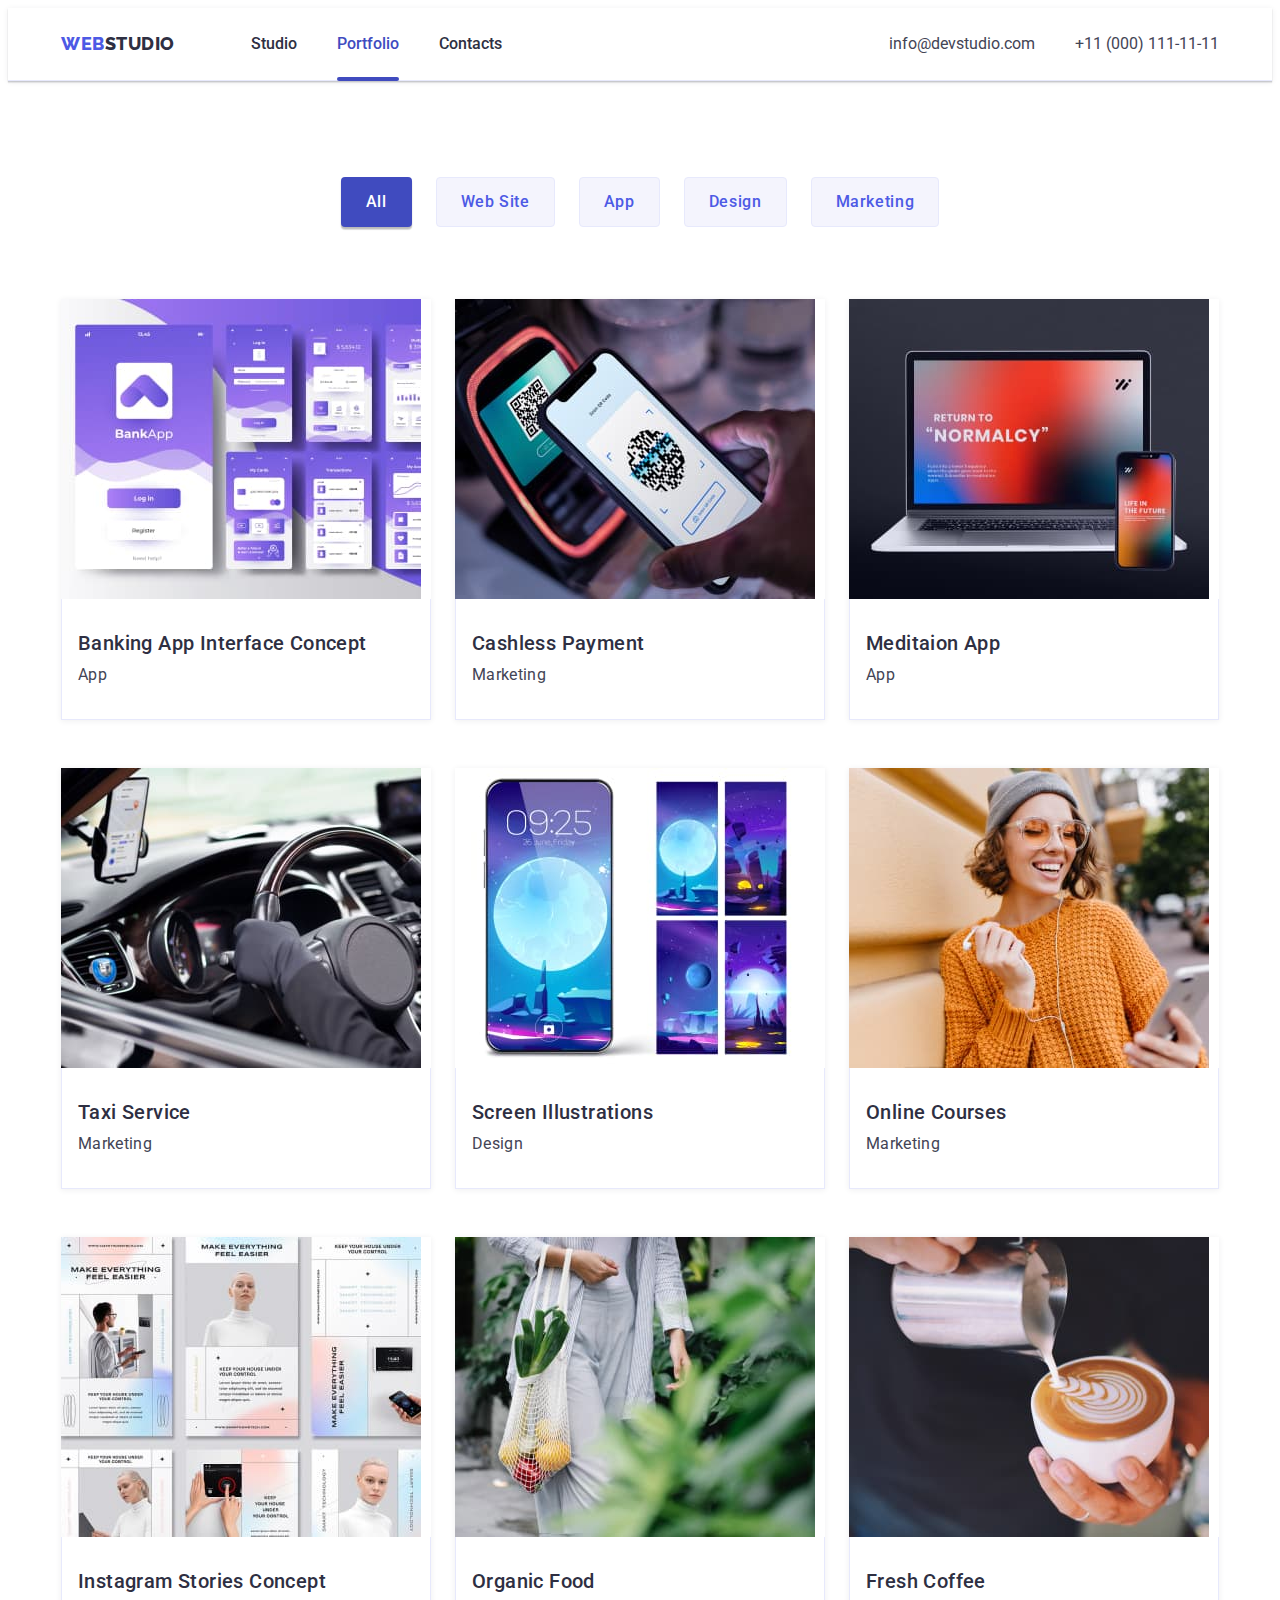
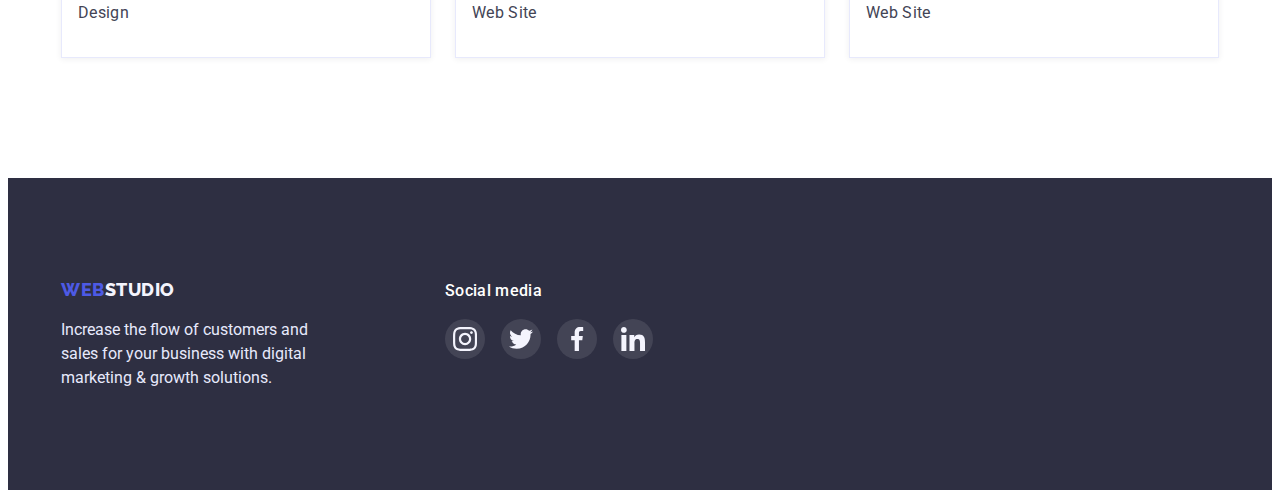
==== portfolio.html @ bb20aaf6 "Merge pull request #9 from SergeyKorobka/animation-hw5" ====
<!DOCTYPE html>
<html lang="en">
  <head>
    <meta charset="UTF-8" />
    <meta http-equiv="X-UA-Compatible" content="IE=edge" />
    <meta name="viewport" content="width=device-width, initial-scale=1.0" />
    <title>WebStudio-Portfolio</title>

    <link rel="preconnect" href="https://fonts.googleapis.com" />
    <link rel="preconnect" href="https://fonts.gstatic.com" crossorigin />
    <link
      href="https://fonts.googleapis.com/css2?family=Raleway:wght@800&family=Roboto:wght@400;500;700&display=swap"
      rel="stylesheet"
    />
    <link
      rel="stylesheet"
      href="https://cdnjs.cloudflare.com/ajax/libs/modern-normalize/1.1.0/modern-normalize.min.css"
      integrity="sha512-wpPYUAdjBVSE4KJnH1VR1HeZfpl1ub8YT/NKx4PuQ5NmX2tKuGu6U/JRp5y+Y8XG2tV+wKQpNHVUX03MfMFn9Q=="
      crossorigin="anonymous"
      referrerpolicy="no-referrer"
    />
    <link rel="stylesheet" href="./css/style.css" />
  </head>
  <body>
    <!-- header -->
    <header class="header">
      <div class="container header-container">
        <nav class="header-nav">
          <a class="logo header-logo" href="./index.html">
            <span class="logo-accent">Web</span>Studio</a
          >

          <ul class="nav-list">
            <li class="nav-item"><a class="nav-link" href="./index.html">Studio</a></li>
            <li class="nav-item">
              <a class="nav-link current" href="./portfolio.html">Portfolio</a>
            </li>
            <li class="nav-item"><a class="nav-link" href="#">Contacts</a></li>
          </ul>
        </nav>

        <address class="header-address">
          <ul class="address-list">
            <li class="address-item">
              <a class="address-link" href="mailto:info@devstudio.com">info@devstudio.com</a>
            </li>
            <li class="address-item">
              <a class="address-link" href="tel:+110001111111">+11 (000) 111-11-11</a>
            </li>
          </ul>
        </address>
      </div>
    </header>

    <main>
      <section class="section section-portfolio">
        <div class="container">
          <h1 class="visually-hidden">Portfolio</h1>

          <!-- filter-btn -->
          <ul class="filter-list">
            <li class="filter-item">
              <button class="btn secondary filter-btn active" type="button">All</button>
            </li>
            <li class="filter-item">
              <button class="btn secondary filter-btn" type="button">Web Site</button>
            </li>
            <li class="filter-item">
              <button class="btn secondary filter-btn" type="button">App</button>
            </li>
            <li class="filter-item">
              <button class="btn secondary filter-btn" type="button">Design</button>
            </li>
            <li class="filter-item">
              <button class="btn secondary filter-btn" type="button">Marketing</button>
            </li>
          </ul>

          <!-- portfolio cards -->
          <ul class="portfolio-cards">
            <li class="portfolio-card">
              <a class="card-link" href="#"
                ><div class="card-thumb">
                  <img src="./images/portfolio-1.jpg" alt="Banking App" />
                  <div class="card-overlay">
                    <p class="overlay-text">
                      14 Stylish and User-Friendly App Design Concepts · Task Manager App · Calorie
                      Tracker App · Exotic Fruit Ecommerce App · Cloud Storage App
                    </p>
                  </div>
                </div>
                <div class="card-content-wrp">
                  <h2 class="card-title">Banking App Interface Concept</h2>
                  <p class="card-description">App</p>
                </div></a
              >
            </li>

            <li class="portfolio-card">
              <a class="card-link" href="#">
                <div class="card-thumb">
                  <img src="./images/portfolio-2.jpg" alt="Cashless Payment" />
                  <div class="card-overlay">
                    <p class="overlay-text">
                      14 Stylish and User-Friendly App Design Concepts · Task Manager App · Calorie
                      Tracker App · Exotic Fruit Ecommerce App · Cloud Storage App
                    </p>
                  </div>
                </div>
                <div class="card-content-wrp">
                  <h2 class="card-title">Cashless Payment</h2>
                  <p class="card-description">Marketing</p>
                </div></a
              >
            </li>

            <li class="portfolio-card">
              <a class="card-link" href="#">
                <div class="card-thumb">
                  <img src="./images/portfolio-3.jpg" alt="Meditaion App" />
                  <div class="card-overlay">
                    <p class="overlay-text">
                      14 Stylish and User-Friendly App Design Concepts · Task Manager App · Calorie
                      Tracker App · Exotic Fruit Ecommerce App · Cloud Storage App
                    </p>
                  </div>
                </div>
                <div class="card-content-wrp">
                  <h2 class="card-title">Meditaion App</h2>
                  <p class="card-description">App</p>
                </div></a
              >
            </li>

            <li class="portfolio-card">
              <a class="card-link" href="#">
                <div class="card-thumb">
                  <img src="./images/portfolio-4.jpg" alt="Taxi Service" />
                  <div class="card-overlay">
                    <p class="overlay-text">
                      14 Stylish and User-Friendly App Design Concepts · Task Manager App · Calorie
                      Tracker App · Exotic Fruit Ecommerce App · Cloud Storage App
                    </p>
                  </div>
                </div>
                <div class="card-content-wrp">
                  <h2 class="card-title">Taxi Service</h2>
                  <p class="card-description">Marketing</p>
                </div></a
              >
            </li>

            <li class="portfolio-card">
              <a class="card-link" href="#">
                <div class="card-thumb">
                  <img src="./images/portfolio-5.jpg" alt="Screen Illustrations" />
                  <div class="card-overlay">
                    <p class="overlay-text">
                      14 Stylish and User-Friendly App Design Concepts · Task Manager App · Calorie
                      Tracker App · Exotic Fruit Ecommerce App · Cloud Storage App
                    </p>
                  </div>
                </div>
                <div class="card-content-wrp">
                  <h2 class="card-title">Screen Illustrations</h2>
                  <p class="card-description">Design</p>
                </div></a
              >
            </li>

            <li class="portfolio-card">
              <a class="card-link" href="#">
                <div class="card-thumb">
                  <img src="./images/portfolio-6.jpg" alt="Online Courses" />
                  <div class="card-overlay">
                    <p class="overlay-text">
                      14 Stylish and User-Friendly App Design Concepts · Task Manager App · Calorie
                      Tracker App · Exotic Fruit Ecommerce App · Cloud Storage App
                    </p>
                  </div>
                </div>
                <div class="card-content-wrp">
                  <h2 class="card-title">Online Courses</h2>
                  <p class="card-description">Marketing</p>
                </div></a
              >
            </li>

            <li class="portfolio-card">
              <a class="card-link" href="#">
                <div class="card-thumb">
                  <img src="./images/portfolio-7.jpg" alt="Instagram Stories" />
                  <div class="card-overlay">
                    <p class="overlay-text">
                      14 Stylish and User-Friendly App Design Concepts · Task Manager App · Calorie
                      Tracker App · Exotic Fruit Ecommerce App · Cloud Storage App
                    </p>
                  </div>
                </div>
                <div class="card-content-wrp">
                  <h2 class="card-title">Instagram Stories Concept</h2>
                  <p class="card-description">Design</p>
                </div></a
              >
            </li>

            <li class="portfolio-card">
              <a class="card-link" href="#">
                <div class="card-thumb">
                  <img src="./images/portfolio-8.jpg" alt="Organic Food" />
                  <div class="card-overlay">
                    <p class="overlay-text">
                      14 Stylish and User-Friendly App Design Concepts · Task Manager App · Calorie
                      Tracker App · Exotic Fruit Ecommerce App · Cloud Storage App
                    </p>
                  </div>
                </div>
                <div class="card-content-wrp">
                  <h2 class="card-title">Organic Food</h2>
                  <p class="card-description">Web Site</p>
                </div></a
              >
            </li>

            <li class="portfolio-card">
              <a class="card-link" href="#">
                <div class="card-thumb">
                  <img src="./images/portfolio-9.jpg" alt="Fresh Coffee" />
                  <div class="card-overlay">
                    <p class="overlay-text">
                      14 Stylish and User-Friendly App Design Concepts · Task Manager App · Calorie
                      Tracker App · Exotic Fruit Ecommerce App · Cloud Storage App
                    </p>
                  </div>
                </div>
                <div class="card-content-wrp">
                  <h2 class="card-title">Fresh Coffee</h2>
                  <p class="card-description">Web Site</p>
                </div></a
              >
            </li>
          </ul>
        </div>
      </section>
    </main>

    <!-- footer -->
    <footer class="footer">
      <div class="container footer-container">
        <div class="footer-first-part">
          <a class="logo footer-logo" href="./index.html"
            ><span class="logo-accent">Web</span>Studio</a
          >

          <p class="footer-description">
            Increase the flow of customers and sales for your business with digital marketing &
            growth solutions.
          </p>
        </div>
        <div class="footer-social-wrp">
          <b class="social-label">Social media</b>
          <ul class="social-list footer-social-list">
            <li class="social-item">
              <a href="" class="social-link footer-social-link">
                <svg class="social-icon" width="24" height="24">
                  <use href="./images/sprite.svg#instagram"></use>
                </svg>
              </a>
            </li>

            <li class="social-item">
              <a href="" class="social-link footer-social-link">
                <svg class="social-icon" width="24" height="24">
                  <use href="./images/sprite.svg#twitter"></use>
                </svg>
              </a>
            </li>

            <li class="social-item">
              <a href="" class="social-link footer-social-link">
                <svg class="social-icon" width="24" height="24">
                  <use href="./images/sprite.svg#facebook"></use>
                </svg>
              </a>
            </li>

            <li class="social-item">
              <a href="" class="social-link footer-social-link">
                <svg class="social-icon" width="24" height="24">
                  <use href="./images/sprite.svg#linkedin"></use>
                </svg>
              </a>
            </li>
          </ul>
        </div>
      </div>
    </footer>
  </body>
</html>
---- css/style.css ----
/* Variables */

:root {
  /* font-family */
  --main-ff: 'Roboto', sans-serif;
  --secondary-ff: 'Raleway', sans-serif;

  /* color */
  --brand-color: #4d5ae5;
  --active-color: #404bbf;
  --accent-color: #f4f4fd;

  --main-bg-color: #ffffff;
  --dark-bg-color: #2e2f42;
  --light-bg-color: #f4f4fd;
  --modal-bg-color: #fcfcfc;

  --success-color: #31d0aa;

  --primary-dark-text-color: #2e2f42;
  --secondary-dark-text-color: #434455;
  --primary-light-text-color: #ffffff;
  --secondary-light-text-color: #e7e9fc;

  --backdrop-color: rgba(46, 47, 66, 0.4);
  --hero-overlay-color: rgba(46, 47, 66, 0.7);

  /* gap */
  --col-gap: 24px;
  --row-gap: 48px;

  /* timing-function */
  --timing-function: cubic-bezier(0.4, 0, 0.2, 1);
}

/* body style */

body {
  font-family: var(--main-ff);
  background-color: var(--main-bg-color);
  color: var(--secondary-dark-text-color);
  font-size: 16px;
  line-height: 1.5;
}

/* Reset style */

h1,
h2,
h3,
h4,
h5,
h6,
p {
  margin: 0;
}

ul {
  list-style-type: none;
  margin: 0;
  padding: 0;
}

a {
  color: currentColor;
  text-decoration: none;
}

/* adaptive img */

img {
  display: block;
  max-width: 100%;
  height: auto;
}

address {
  font-style: normal;
}

/* utils style */

.visually-hidden {
  position: absolute;
  white-space: nowrap;
  width: 1px;
  height: 1px;
  overflow: hidden;
  border: 0;
  padding: 0;
  clip: rect(0 0 0 0);
  clip-path: inset(50%);
  margin: -1px;
}

/* common style */

.section {
  padding: 120px 0;
}

.container {
  width: 1158px;
  padding: 0 15px;
  margin: 0 auto;
}

.logo {
  display: inline-block;
  font-family: var(--secondary-ff);
  font-weight: 800;
  font-size: 18px;
  line-height: 1.33;
  letter-spacing: 0.03em;
  text-transform: uppercase;
  color: var(--primary-dark-text-color);
}

.logo-accent {
  color: var(--brand-color);
}

.section-title {
  margin-bottom: 72px;

  font-size: 36px;
  line-height: 1.11;
  letter-spacing: 0.02em;
  text-transform: capitalize;
  text-align: center;
  color: var(--primary-dark-text-color);
}

.btn {
  border-radius: 4px;
  font-family: inherit;
  font-weight: 500;
  font-size: 16px;
  line-height: 1.5;
  letter-spacing: 0.04em;
  cursor: pointer;
}

.btn.main {
  border: none;
  color: var(--primary-light-text-color);
  background-color: var(--brand-color);
  box-shadow: 0px 4px 4px rgba(0, 0, 0, 0.15);

  transition: background-color 250ms var(--timing-function);
}

.btn.main:is(:hover, :focus) {
  background-color: var(--active-color);
}

.btn.secondary {
  border: 1px solid #e7e9fc;
  color: var(--brand-color);
  background-color: var(--light-bg-color);

  transition: background-color 250ms var(--timing-function),
    border-color 250ms var(--timing-function), color 250ms var(--timing-function),
    box-shadow 250ms var(--timing-function);
}

.btn.secondary:is(:hover, :focus, .active) {
  border-color: transparent;
  color: var(--primary-light-text-color);
  background-color: var(--active-color);
  box-shadow: 0px 3px 1px rgba(0, 0, 0, 0.1), 0px 2px 1px rgba(0, 0, 0, 0.08),
    0px 2px 2px rgba(0, 0, 0, 0.12);
}

.social-list {
  display: flex;
  gap: 24px;
}

.social-item {
  width: 40px;
  height: 40px;
}

.social-link {
  display: flex;
  align-items: center;
  justify-content: center;
  width: 100%;
  height: 100%;
  border-radius: 50%;

  background-color: var(--brand-color);

  transition: background-color 250ms var(--timing-function);
}

.social-link:hover,
.social-link:focus {
  background-color: var(--active-color);
}

/* header */

.header {
  border-bottom: 1px solid #e7e9fc;
  box-shadow: 0px 2px 1px rgba(46, 47, 66, 0.08), 0px 1px 1px rgba(46, 47, 66, 0.16),
    0px 1px 6px rgba(46, 47, 66, 0.08);
}

.header-container {
  display: flex;
  justify-content: space-between;
  align-items: center;
}

.header-nav {
  display: flex;
  align-items: center;
}

.header-logo {
  margin-right: 76px;
  padding: 24px 0;
}

.nav-list {
  display: flex;
  align-items: center;
  gap: 40px;
}

.nav-link {
  position: relative;
  display: block;
  padding: 24px 0;

  font-weight: 500;
  color: var(--primary-dark-text-color);

  transition: color 250ms var(--timing-function);
}

.nav-link::after {
  content: '';
  position: absolute;
  left: 0;
  bottom: -1px;

  width: 100%;
  height: 4px;
  border-radius: 4px;

  background-color: var(--active-color);

  transform: scaleX(0);
  transform-origin: right;
  transition: transform 250ms var(--timing-function);
}

.nav-link:hover::after,
.nav-link:focus::after,
.nav-link.current::after {
  transform: scaleX(1);
  transform-origin: left;
}

.header-address {
  margin-left: auto;
}

.address-list {
  display: flex;
  align-items: center;
  gap: 40px;
}

.address-link {
  display: block;
  padding: 24px 0;

  color: var(--secondary-dark-text-color);

  transition: color 250ms var(--timing-function);
}

.nav-link:is(:hover, :focus, .current),
.address-link:is(:hover, :focus) {
  color: var(--active-color);
}

/* Page Studio */

/* Section Hero */

.hero-container-fluid {
  background-color: var(--dark-bg-color);
}

.section-hero {
  max-width: 1440px;
  margin: 0 auto;
  padding: 188px 0;

  text-align: center;

  background-image: linear-gradient(rgba(46, 47, 66, 0.7), rgba(46, 47, 66, 0.7)),
    url(../images/hero-bg.jpg);
  background-repeat: no-repeat;
  background-position: center;
  background-size: cover;
}

.hero-title {
  max-width: 496px;
  margin: 0 auto 48px;
  font-size: 56px;
  line-height: 1.07;
  letter-spacing: 0.02em;
  text-align: center;
  color: var(--primary-light-text-color);
}

.hero-btn {
  padding: 16px 32px;
}

/* section Our advantages */

.advantages-list {
  display: flex;
  gap: var(--col-gap);
}

.advantages-item {
  width: calc((100% - 3 * var(--col-gap)) / 4);
}

.advantages-thumb {
  display: flex;
  align-items: center;
  justify-content: center;
  height: 112px;
  margin-bottom: 8px;
  border-radius: 4px;

  background: var(--accent-color);
}

.advantages-title {
  margin-bottom: 8px;
  font-weight: 500;
  font-size: 20px;
  line-height: 1.2;
  letter-spacing: 0.02em;
  color: var(--primary-dark-text-color);
}

/* section What are we doing */

.section-doing {
  padding-top: 0;
}

.doing-list {
  display: flex;
  gap: var(--col-gap);
}

.doing-item {
  width: calc((100% - 2 * var(--col-gap)) / 3);
}

/* section Our Team */

.section-our-team {
  background-color: var(--light-bg-color);
}

.team-list {
  display: flex;
  gap: var(--col-gap);
}

.team-item {
  width: calc((100% - 3 * var(--col-gap)) / 4);
  border-radius: 0px 0px 4px 4px;

  background-color: var(--main-bg-color);
  box-shadow: 0px 1px 6px rgba(46, 47, 66, 0.08), 0px 1px 1px rgba(46, 47, 66, 0.16),
    0px 2px 1px rgba(46, 47, 66, 0.08);
}

.team-content-wrp {
  padding: 32px 16px;
}

.team-title {
  margin-bottom: 8px;

  font-weight: 500;
  font-size: 20px;
  line-height: 1.2;
  letter-spacing: 0.02em;
  text-align: center;
  color: var(--primary-dark-text-color);
}

.team-text {
  margin-bottom: 8px;

  text-align: center;
}

/* section Customers */

.customers-list {
  display: flex;
  gap: 24px;
}

.customers-item {
  width: calc((100% - 5 * 24px) / 6);
  height: 88px;
}

.customers-link {
  display: flex;
  align-items: center;
  justify-content: center;

  width: 100%;
  height: 100%;
  border: 1px solid #8e8f99;
  border-radius: 4px;

  color: #8e8f99;

  transition: color 250ms var(--timing-function), border-color 250ms var(--timing-function);
}

.customers-link:hover,
.customers-link:focus {
  border-color: var(--active-color);
  color: var(--active-color);
}

/* Page Portfolio */

.section-portfolio {
  padding-top: 96px;
}

.filter-list {
  display: flex;
  justify-content: center;
  gap: var(--col-gap);
  margin-bottom: 72px;
}

.filter-btn {
  padding: 12px 24px;
}

.portfolio-cards {
  display: flex;
  flex-wrap: wrap;
  column-gap: var(--col-gap);
  row-gap: var(--row-gap);
}

.portfolio-card {
  width: calc((100% - 2 * var(--col-gap)) / 3);
}

.card-link {
  display: flex;
  flex-direction: column;
  width: 100%;
  height: 100%;

  box-shadow: 0px 1px 6px rgba(46, 47, 66, 0.08);

  transition: box-shadow 250ms var(--timing-function);
}

.card-link:hover,
.card-link:focus {
  box-shadow: 0px 1px 6px rgba(46, 47, 66, 0.08), 0px 1px 1px rgba(46, 47, 66, 0.16),
    0px 2px 1px rgba(46, 47, 66, 0.08);
}

.card-thumb {
  position: relative;
  overflow: hidden;
}

.card-overlay {
  position: absolute;
  top: 0;
  left: 0;
  width: 100%;
  height: 100%;

  opacity: 0;
  transform: translateY(101%);

  background-color: rgba(77, 90, 229, 0.9);
  transition: transform 250ms var(--timing-function), opacity 250ms var(--timing-function);
}

.card-link:hover .card-overlay,
.card-link:focus .card-overlay {
  opacity: 1;
  transform: translateY(0);
}

.overlay-text {
  padding: 40px 32px;

  letter-spacing: 0.02em;
  color: var(--accent-color);
}

.card-content-wrp {
  flex-grow: 1;
  padding: 32px 16px;
  border: 1px solid #e7e9fc;
  border-top: none;
}

.card-title {
  margin-bottom: 8px;

  font-weight: 500;
  font-size: 20px;
  line-height: 1.2;
  letter-spacing: 0.02em;
  color: var(--primary-dark-text-color);
}

.card-description {
  letter-spacing: 0.02em;
}

/* Footer */

.footer {
  padding: 100px 0;
  background-color: var(--dark-bg-color);
}

.footer-container {
  display: flex;
  align-items: baseline;
}

.footer-first-part {
  max-width: 264px;
  margin-right: 120px;
}

.footer-logo {
  display: inline-block;
  margin-bottom: 16px;
  color: var(--accent-color);
}

.footer-description {
  color: var(--secondary-light-text-color);
}

.social-label {
  display: inline-block;
  margin-bottom: 16px;

  font-weight: 500;
  letter-spacing: 0.02em;
  color: var(--primary-light-text-color);
}

.footer-social-list {
  gap: 16px;
}

.footer-social-link {
  background-color: rgba(255, 255, 255, 0.1);

  transition: background-color 250ms var(--timing-function);
}

.footer-social-link:hover,
.footer-social-link:focus {
  background-color: var(--success-color);
}

/* Modal window */

.backdrop {
  position: fixed;
  top: 0;
  left: 0;
  display: flex;
  width: 100vw;
  height: 100%;
  padding: 30px 15px;

  background-color: var(--backdrop-color);
  overflow-y: auto;

  transition: opacity 250ms var(--timing-function), visibility 250ms var(--timing-function);
}

.backdrop.is-hidden {
  opacity: 0;
  visibility: hidden;
  pointer-events: none;
}
.modal {
  position: relative;
  margin: auto;
  width: 100%;
  max-width: 408px;
  min-height: 576px;
  border-radius: 4px;

  background-color: var(--modal-bg-color);
  box-shadow: 0px 1px 1px rgba(0, 0, 0, 0.14), 0px 1px 3px rgba(0, 0, 0, 0.12),
    0px 2px 1px rgba(0, 0, 0, 0.2);

  transition: transform 500ms cubic-bezier(0.07, 1.06, 0.34, 0.86);
}

.backdrop.is-hidden .modal {
  transform: translateY(-100%);
}
.btn-close-modal {
  position: absolute;
  top: 24px;
  right: 24px;

  display: flex;
  align-items: center;
  justify-content: center;

  width: 24px;
  height: 24px;
  padding: 0;
  border: 1px solid rgba(0, 0, 0, 0.1);
  border-radius: 50%;

  color: #000000;
  background-color: #e7e9fc;
  cursor: pointer;

  transition: color 250ms var(--timing-function), background-color 250ms var(--timing-function);
}

.btn-close-modal:hover,
.btn-close-modal:focus {
  color: var(--primary-light-text-color);
  background-color: var(--active-color);
}
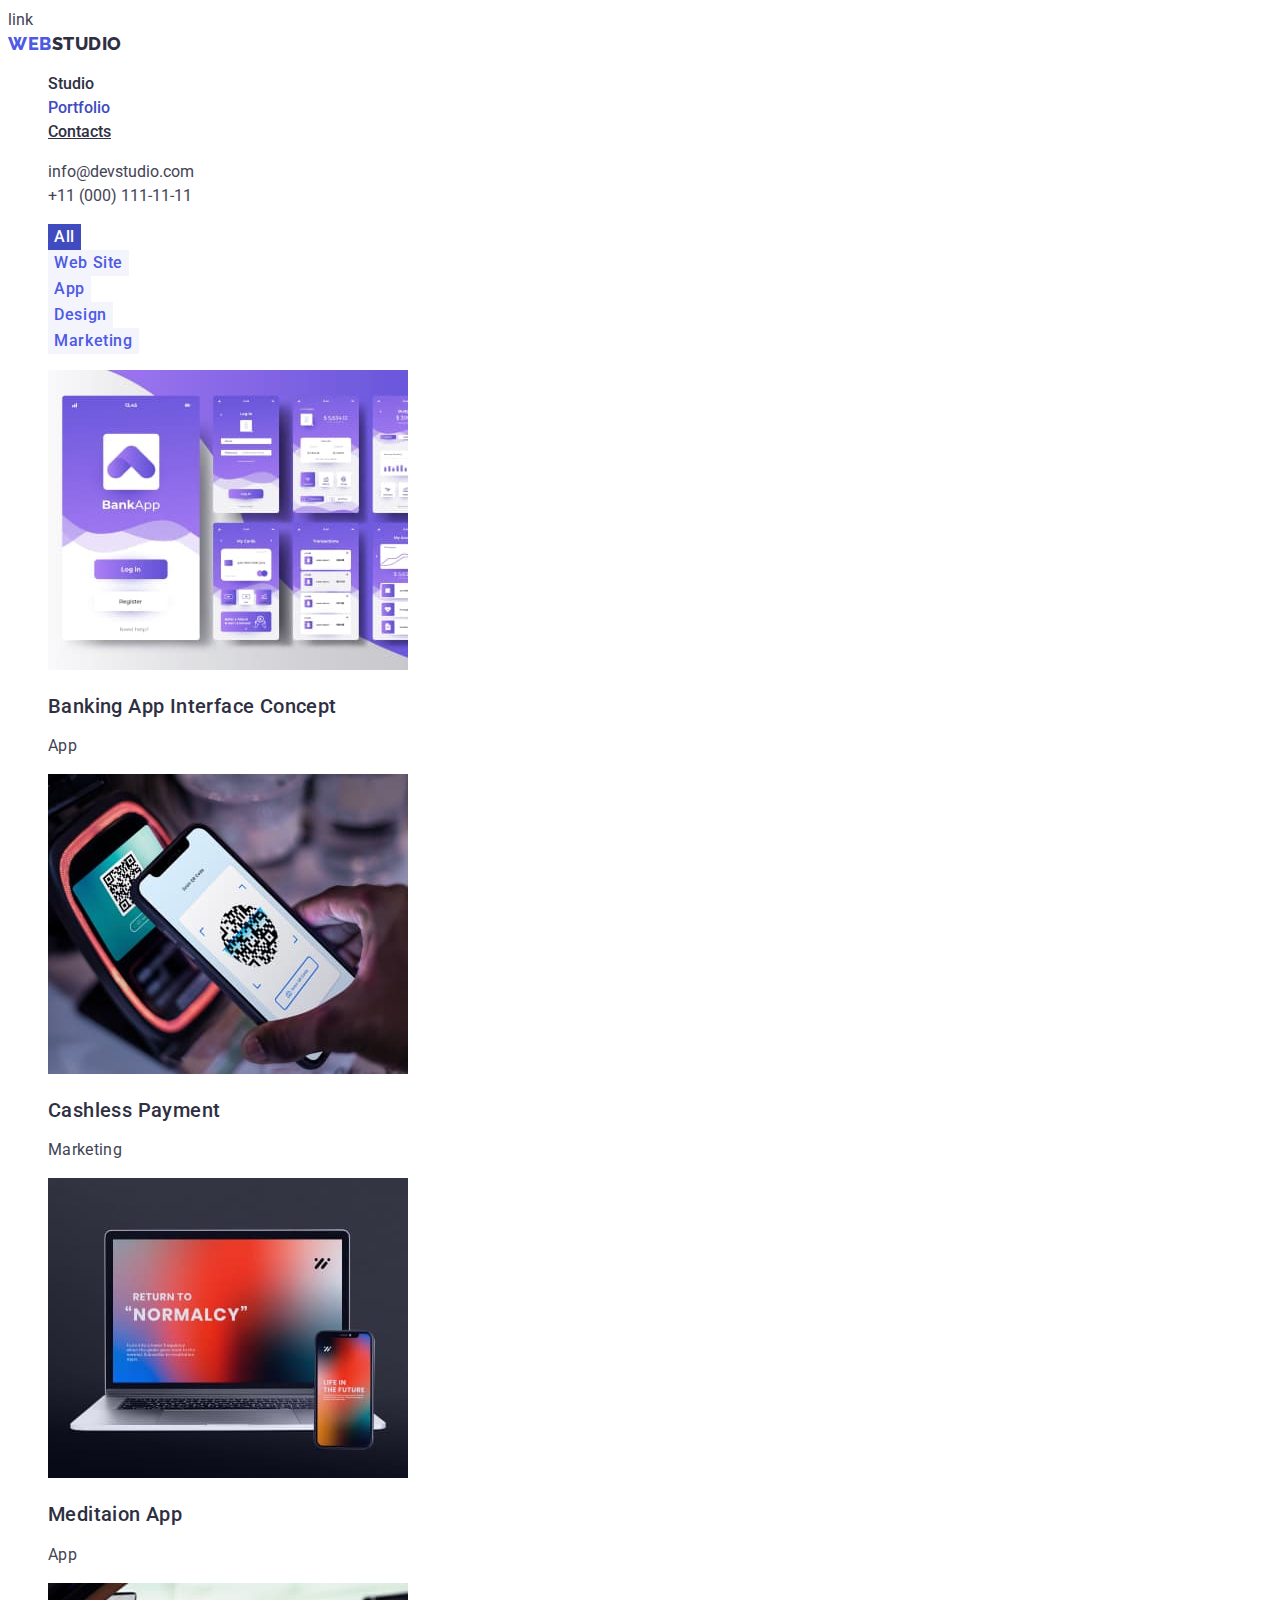
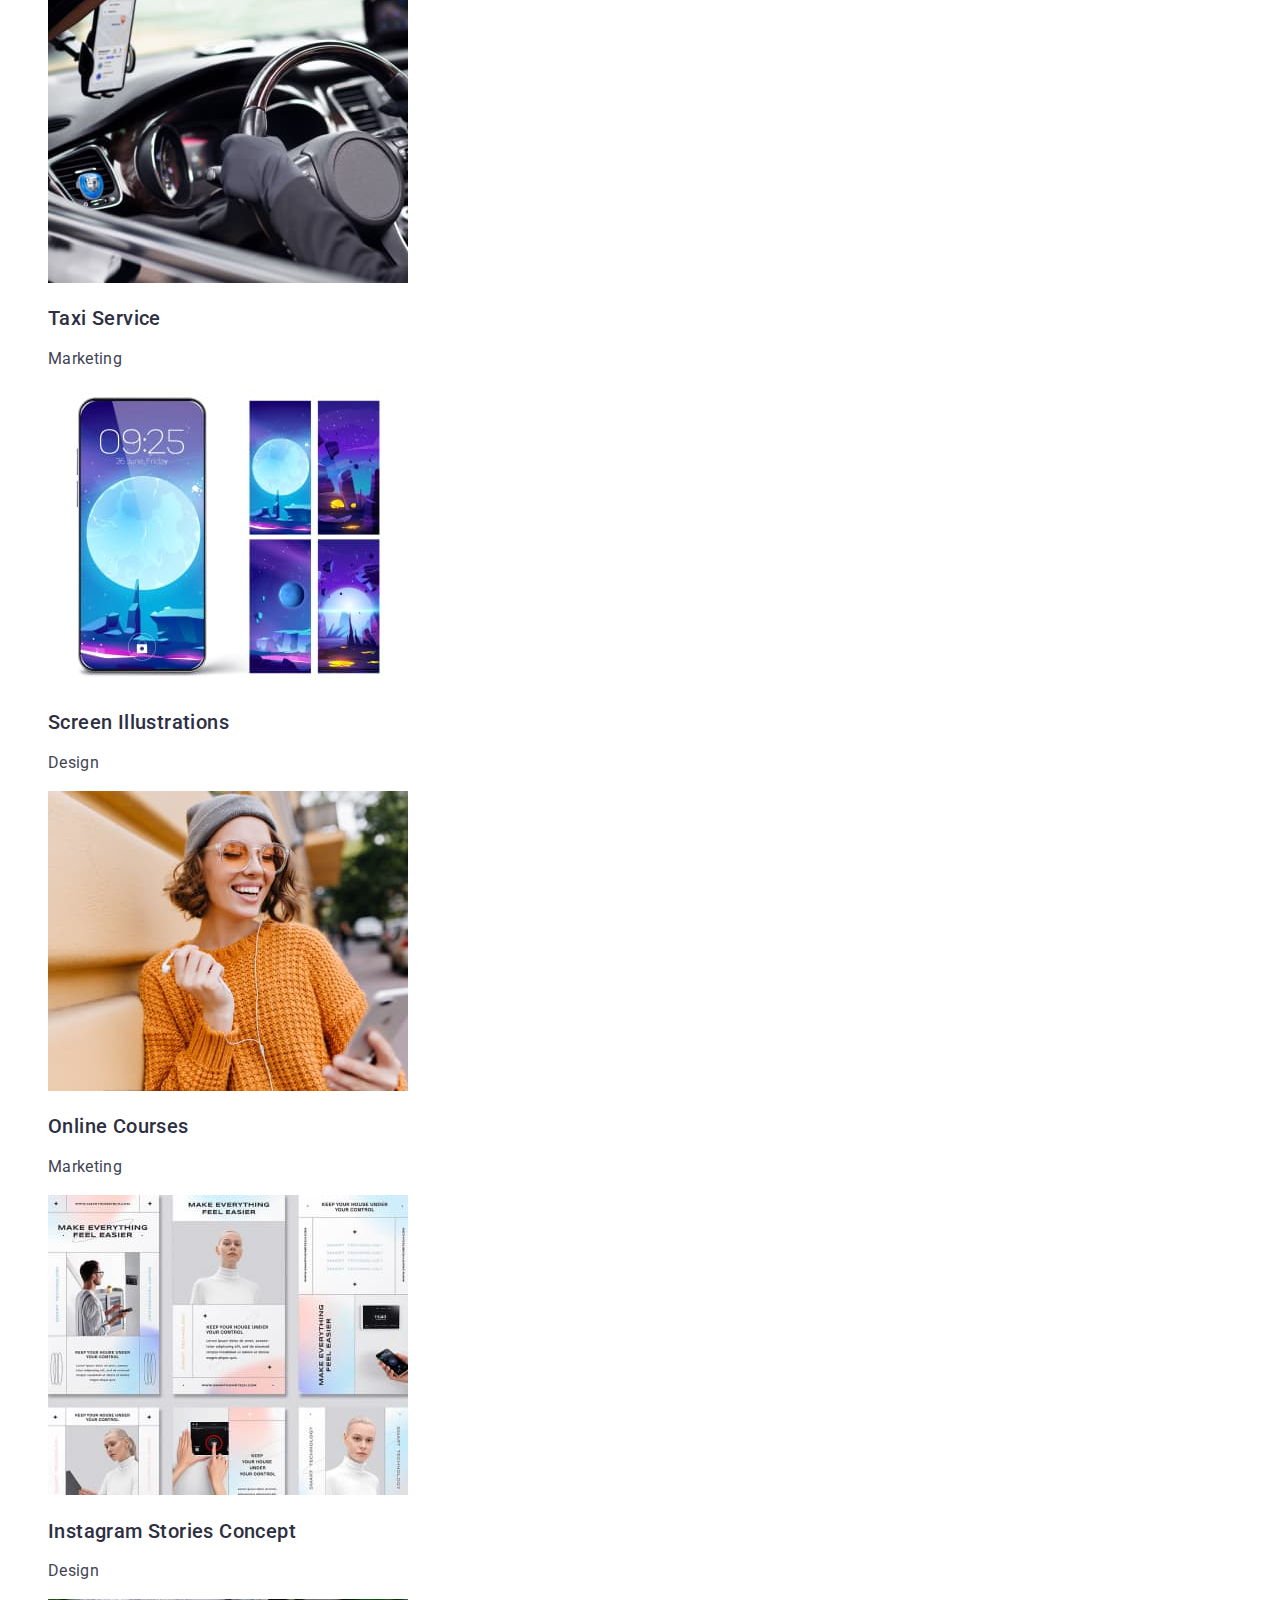
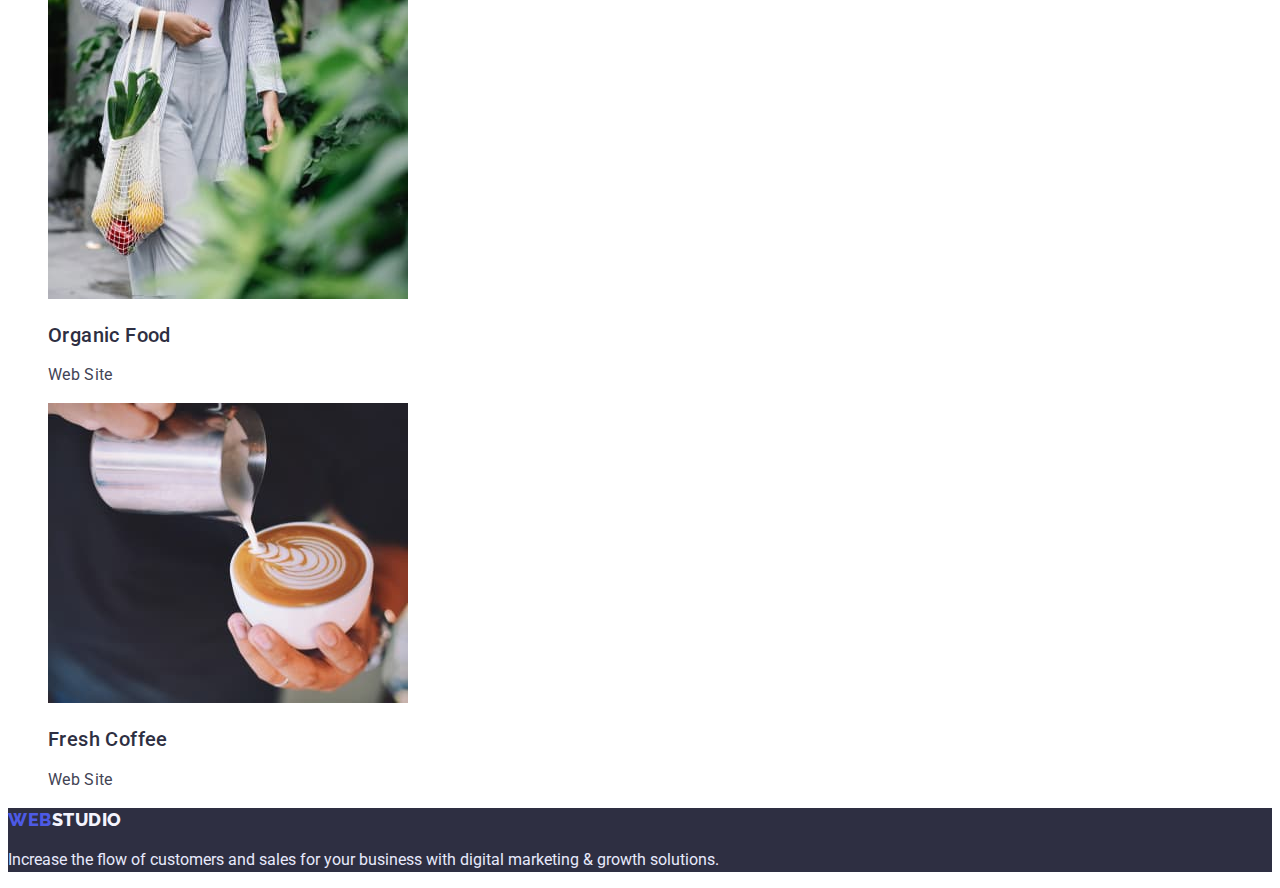
==== commit fecb8dc8: "commit fix" ====
--- a/portfolio.html
+++ b/portfolio.html
@@ -1,4 +1,4 @@
-<!DOCTYPE html>
+link<!DOCTYPE html>
 <html lang="en">
   <head>
     <meta charset="UTF-8" />
@@ -23,277 +23,127 @@
   </head>
   <body>
     <!-- header -->
-    <header class="header">
-      <div class="container header-container">
-        <nav class="header-nav">
-          <a class="logo header-logo" href="./index.html">
-            <span class="logo-accent">Web</span>Studio</a
-          >
+    <header>
+      <nav>
+        <a class="logo link" href="./index.html"><span class="logo-accent">Web</span>Studio</a>
 
-          <ul class="nav-list">
-            <li class="nav-item"><a class="nav-link" href="./index.html">Studio</a></li>
-            <li class="nav-item">
-              <a class="nav-link current" href="./portfolio.html">Portfolio</a>
-            </li>
-            <li class="nav-item"><a class="nav-link" href="#">Contacts</a></li>
-          </ul>
-        </nav>
+        <ul class="list">
+          <li><a class="nav-link link" href="./index.html">Studio</a></li>
+          <li><a class="nav-link current link" href="./portfolio.html">Portfolio</a></li>
+          <li><a class="nav-link" link href="#">Contacts</a></li>
+        </ul>
+      </nav>
 
-        <address class="header-address">
-          <ul class="address-list">
-            <li class="address-item">
-              <a class="address-link" href="mailto:info@devstudio.com">info@devstudio.com</a>
-            </li>
-            <li class="address-item">
-              <a class="address-link" href="tel:+110001111111">+11 (000) 111-11-11</a>
-            </li>
-          </ul>
-        </address>
-      </div>
+      <address class="address">
+        <ul class="list">
+          <li>
+            <a class="contact-link link" href="mailto:info@devstudio.com">info@devstudio.com</a>
+          </li>
+          <li><a class="contact-link link" href="tel:+110001111111">+11 (000) 111-11-11</a></li>
+        </ul>
+      </address>
     </header>
 
     <main>
-      <section class="section section-portfolio">
-        <div class="container">
-          <h1 class="visually-hidden">Portfolio</h1>
+      <section>
+        <h1 class="visually-hidden">Portfolio</h1>
 
-          <!-- filter-btn -->
-          <ul class="filter-list">
-            <li class="filter-item">
-              <button class="btn secondary filter-btn active" type="button">All</button>
-            </li>
-            <li class="filter-item">
-              <button class="btn secondary filter-btn" type="button">Web Site</button>
-            </li>
-            <li class="filter-item">
-              <button class="btn secondary filter-btn" type="button">App</button>
-            </li>
-            <li class="filter-item">
-              <button class="btn secondary filter-btn" type="button">Design</button>
-            </li>
-            <li class="filter-item">
-              <button class="btn secondary filter-btn" type="button">Marketing</button>
-            </li>
-          </ul>
+        <!-- filter-btn -->
+        <ul class="list">
+          <li><button class="filter-btn active" type="button">All</button></li>
+          <li><button class="filter-btn" type="button">Web Site</button></li>
+          <li><button class="filter-btn" type="button">App</button></li>
+          <li><button class="filter-btn" type="button">Design</button></li>
+          <li><button class="filter-btn" type="button">Marketing</button></li>
+        </ul>
 
-          <!-- portfolio cards -->
-          <ul class="portfolio-cards">
-            <li class="portfolio-card">
-              <a class="card-link" href="#"
-                ><div class="card-thumb">
-                  <img src="./images/portfolio-1.jpg" alt="Banking App" />
-                  <div class="card-overlay">
-                    <p class="overlay-text">
-                      14 Stylish and User-Friendly App Design Concepts · Task Manager App · Calorie
-                      Tracker App · Exotic Fruit Ecommerce App · Cloud Storage App
-                    </p>
-                  </div>
-                </div>
-                <div class="card-content-wrp">
-                  <h2 class="card-title">Banking App Interface Concept</h2>
-                  <p class="card-description">App</p>
-                </div></a
-              >
-            </li>
+        <!-- portfolio cards -->
+        <ul class="list" class="cards">
+          <li class="card">
+            <a class="link" href="#"
+              ><img src="./images/portfolio-1.jpg" alt="Banking App" />
+              <h2 class="card-title">Banking App Interface Concept</h2>
+              <p class="card-description">App</p></a
+            >
+          </li>
 
-            <li class="portfolio-card">
-              <a class="card-link" href="#">
-                <div class="card-thumb">
-                  <img src="./images/portfolio-2.jpg" alt="Cashless Payment" />
-                  <div class="card-overlay">
-                    <p class="overlay-text">
-                      14 Stylish and User-Friendly App Design Concepts · Task Manager App · Calorie
-                      Tracker App · Exotic Fruit Ecommerce App · Cloud Storage App
-                    </p>
-                  </div>
-                </div>
-                <div class="card-content-wrp">
-                  <h2 class="card-title">Cashless Payment</h2>
-                  <p class="card-description">Marketing</p>
-                </div></a
-              >
-            </li>
+          <li class="card">
+            <a class="link" href="#"
+              ><img src="./images/portfolio-2.jpg" alt="Cashless Payment" />
+              <h2 class="card-title">Cashless Payment</h2>
+              <p class="card-description">Marketing</p></a
+            >
+          </li>
 
-            <li class="portfolio-card">
-              <a class="card-link" href="#">
-                <div class="card-thumb">
-                  <img src="./images/portfolio-3.jpg" alt="Meditaion App" />
-                  <div class="card-overlay">
-                    <p class="overlay-text">
-                      14 Stylish and User-Friendly App Design Concepts · Task Manager App · Calorie
-                      Tracker App · Exotic Fruit Ecommerce App · Cloud Storage App
-                    </p>
-                  </div>
-                </div>
-                <div class="card-content-wrp">
-                  <h2 class="card-title">Meditaion App</h2>
-                  <p class="card-description">App</p>
-                </div></a
-              >
-            </li>
+          <li class="card">
+            <a class="link" href="#"
+              ><img src="./images/portfolio-3.jpg" alt="Meditaion App" />
+              <h2 class="card-title">Meditaion App</h2>
+              <p class="card-description">App</p></a
+            >
+          </li>
 
-            <li class="portfolio-card">
-              <a class="card-link" href="#">
-                <div class="card-thumb">
-                  <img src="./images/portfolio-4.jpg" alt="Taxi Service" />
-                  <div class="card-overlay">
-                    <p class="overlay-text">
-                      14 Stylish and User-Friendly App Design Concepts · Task Manager App · Calorie
-                      Tracker App · Exotic Fruit Ecommerce App · Cloud Storage App
-                    </p>
-                  </div>
-                </div>
-                <div class="card-content-wrp">
-                  <h2 class="card-title">Taxi Service</h2>
-                  <p class="card-description">Marketing</p>
-                </div></a
-              >
-            </li>
+          <li class="card">
+            <a class="link" href="#"
+              ><img src="./images/portfolio-4.jpg" alt="Taxi Service" />
+              <h2 class="card-title">Taxi Service</h2>
+              <p class="card-description">Marketing</p></a
+            >
+          </li>
 
-            <li class="portfolio-card">
-              <a class="card-link" href="#">
-                <div class="card-thumb">
-                  <img src="./images/portfolio-5.jpg" alt="Screen Illustrations" />
-                  <div class="card-overlay">
-                    <p class="overlay-text">
-                      14 Stylish and User-Friendly App Design Concepts · Task Manager App · Calorie
-                      Tracker App · Exotic Fruit Ecommerce App · Cloud Storage App
-                    </p>
-                  </div>
-                </div>
-                <div class="card-content-wrp">
-                  <h2 class="card-title">Screen Illustrations</h2>
-                  <p class="card-description">Design</p>
-                </div></a
-              >
-            </li>
+          <li class="card">
+            <a class="link" href="#"
+              ><img src="./images/portfolio-5.jpg" alt="Screen Illustrations" />
+              <h2 class="card-title">Screen Illustrations</h2>
+              <p class="card-description">Design</p></a
+            >
+          </li>
 
-            <li class="portfolio-card">
-              <a class="card-link" href="#">
-                <div class="card-thumb">
-                  <img src="./images/portfolio-6.jpg" alt="Online Courses" />
-                  <div class="card-overlay">
-                    <p class="overlay-text">
-                      14 Stylish and User-Friendly App Design Concepts · Task Manager App · Calorie
-                      Tracker App · Exotic Fruit Ecommerce App · Cloud Storage App
-                    </p>
-                  </div>
-                </div>
-                <div class="card-content-wrp">
-                  <h2 class="card-title">Online Courses</h2>
-                  <p class="card-description">Marketing</p>
-                </div></a
-              >
-            </li>
+          <li class="card">
+            <a class="link" href="#"
+              ><img src="./images/portfolio-6.jpg" alt="Online Courses" />
+              <h2 class="card-title">Online Courses</h2>
+              <p class="card-description">Marketing</p></a
+            >
+          </li>
 
-            <li class="portfolio-card">
-              <a class="card-link" href="#">
-                <div class="card-thumb">
-                  <img src="./images/portfolio-7.jpg" alt="Instagram Stories" />
-                  <div class="card-overlay">
-                    <p class="overlay-text">
-                      14 Stylish and User-Friendly App Design Concepts · Task Manager App · Calorie
-                      Tracker App · Exotic Fruit Ecommerce App · Cloud Storage App
-                    </p>
-                  </div>
-                </div>
-                <div class="card-content-wrp">
-                  <h2 class="card-title">Instagram Stories Concept</h2>
-                  <p class="card-description">Design</p>
-                </div></a
-              >
-            </li>
+          <li class="card">
+            <a class="link" href="#"
+              ><img src="./images/portfolio-7.jpg" alt="Instagram Stories" />
+              <h2 class="card-title">Instagram Stories Concept</h2>
+              <p class="card-description">Design</p></a
+            >
+          </li>
 
-            <li class="portfolio-card">
-              <a class="card-link" href="#">
-                <div class="card-thumb">
-                  <img src="./images/portfolio-8.jpg" alt="Organic Food" />
-                  <div class="card-overlay">
-                    <p class="overlay-text">
-                      14 Stylish and User-Friendly App Design Concepts · Task Manager App · Calorie
-                      Tracker App · Exotic Fruit Ecommerce App · Cloud Storage App
-                    </p>
-                  </div>
-                </div>
-                <div class="card-content-wrp">
-                  <h2 class="card-title">Organic Food</h2>
-                  <p class="card-description">Web Site</p>
-                </div></a
-              >
-            </li>
+          <li class="card">
+            <a class="link" href="#"
+              ><img src="./images/portfolio-8.jpg" alt="Organic Food" />
+              <h2 class="card-title">Organic Food</h2>
+              <p class="card-description">Web Site</p></a
+            >
+          </li>
 
-            <li class="portfolio-card">
-              <a class="card-link" href="#">
-                <div class="card-thumb">
-                  <img src="./images/portfolio-9.jpg" alt="Fresh Coffee" />
-                  <div class="card-overlay">
-                    <p class="overlay-text">
-                      14 Stylish and User-Friendly App Design Concepts · Task Manager App · Calorie
-                      Tracker App · Exotic Fruit Ecommerce App · Cloud Storage App
-                    </p>
-                  </div>
-                </div>
-                <div class="card-content-wrp">
-                  <h2 class="card-title">Fresh Coffee</h2>
-                  <p class="card-description">Web Site</p>
-                </div></a
-              >
-            </li>
-          </ul>
-        </div>
+          <li class="card">
+            <a class="link" href="#"
+              ><img src="./images/portfolio-9.jpg" alt="Fresh Coffee" />
+              <h2 class="card-title">Fresh Coffee</h2>
+              <p class="card-description">Web Site</p></a
+            >
+          </li>
+        </ul>
       </section>
     </main>
 
     <!-- footer -->
     <footer class="footer">
-      <div class="container footer-container">
-        <div class="footer-first-part">
-          <a class="logo footer-logo" href="./index.html"
-            ><span class="logo-accent">Web</span>Studio</a
-          >
+      <a class="logo logo-footer link" href="./index.html"
+        ><span class="logo-accent">Web</span>Studio</a
+      >
 
-          <p class="footer-description">
-            Increase the flow of customers and sales for your business with digital marketing &
-            growth solutions.
-          </p>
-        </div>
-        <div class="footer-social-wrp">
-          <b class="social-label">Social media</b>
-          <ul class="social-list footer-social-list">
-            <li class="social-item">
-              <a href="" class="social-link footer-social-link">
-                <svg class="social-icon" width="24" height="24">
-                  <use href="./images/sprite.svg#instagram"></use>
-                </svg>
-              </a>
-            </li>
-
-            <li class="social-item">
-              <a href="" class="social-link footer-social-link">
-                <svg class="social-icon" width="24" height="24">
-                  <use href="./images/sprite.svg#twitter"></use>
-                </svg>
-              </a>
-            </li>
-
-            <li class="social-item">
-              <a href="" class="social-link footer-social-link">
-                <svg class="social-icon" width="24" height="24">
-                  <use href="./images/sprite.svg#facebook"></use>
-                </svg>
-              </a>
-            </li>
-
-            <li class="social-item">
-              <a href="" class="social-link footer-social-link">
-                <svg class="social-icon" width="24" height="24">
-                  <use href="./images/sprite.svg#linkedin"></use>
-                </svg>
-              </a>
-            </li>
-          </ul>
-        </div>
-      </div>
+      <p class="footer-description">
+        Increase the flow of customers and sales for your business with digital marketing & growth
+        solutions.
+      </p>
     </footer>
   </body>
 </html>
--- a/css/style.css
+++ b/css/style.css
@@ -1,11 +1,9 @@
 /* Variables */
 
 :root {
-  /* font-family */
   --main-ff: 'Roboto', sans-serif;
   --secondary-ff: 'Raleway', sans-serif;
 
-  /* color */
   --brand-color: #4d5ae5;
   --active-color: #404bbf;
   --accent-color: #f4f4fd;
@@ -13,7 +11,7 @@
   --main-bg-color: #ffffff;
   --dark-bg-color: #2e2f42;
   --light-bg-color: #f4f4fd;
-  --modal-bg-color: #fcfcfc;
+  --hero-overlay-color: rgba(46, 47, 66, 0.7);
 
   --success-color: #31d0aa;
 
@@ -21,16 +19,6 @@
   --secondary-dark-text-color: #434455;
   --primary-light-text-color: #ffffff;
   --secondary-light-text-color: #e7e9fc;
-
-  --backdrop-color: rgba(46, 47, 66, 0.4);
-  --hero-overlay-color: rgba(46, 47, 66, 0.7);
-
-  /* gap */
-  --col-gap: 24px;
-  --row-gap: 48px;
-
-  /* timing-function */
-  --timing-function: cubic-bezier(0.4, 0, 0.2, 1);
 }
 
 /* body style */
@@ -45,38 +33,16 @@
 
 /* Reset style */
 
-h1,
-h2,
-h3,
-h4,
-h5,
-h6,
-p {
-  margin: 0;
-}
-
-ul {
+.list {
   list-style-type: none;
-  margin: 0;
-  padding: 0;
-}
-
-a {
+}
+
+.link {
   color: currentColor;
   text-decoration: none;
 }
 
 /* adaptive img */
-
-img {
-  display: block;
-  max-width: 100%;
-  height: auto;
-}
-
-address {
-  font-style: normal;
-}
 
 /* utils style */
 
@@ -95,18 +61,18 @@
 
 /* common style */
 
-.section {
-  padding: 120px 0;
-}
-
-.container {
-  width: 1158px;
-  padding: 0 15px;
-  margin: 0 auto;
-}
-
+.section-title {
+  font-weight: 700;
+  font-size: 36px;
+  line-height: 1.11;
+  letter-spacing: 0.02em;
+  text-transform: capitalize;
+  text-align: center;
+  color: var(--primary-dark-text-color);
+}
+
+/* header */
 .logo {
-  display: inline-block;
   font-family: var(--secondary-ff);
   font-weight: 800;
   font-size: 18px;
@@ -120,235 +86,115 @@
   color: var(--brand-color);
 }
 
-.section-title {
-  margin-bottom: 72px;
-
-  font-size: 36px;
-  line-height: 1.11;
-  letter-spacing: 0.02em;
-  text-transform: capitalize;
-  text-align: center;
-  color: var(--primary-dark-text-color);
-}
-
-.btn {
-  border-radius: 4px;
+.nav-link {
+  font-weight: 500;
+  color: var(--primary-dark-text-color);
+}
+
+.contact-link {
+  color: var(--secondary-dark-text-color);
+}
+
+.nav-link:is(:hover, :focus, .current),
+.contact-link:is(:hover, :focus) {
+  color: var(--active-color);
+}
+
+.address {
+  font-style: normal;
+}
+
+/* Page Studio */
+
+/* Section Hero */
+
+.section-hero {
+  background-color: var(--dark-bg-color);
+}
+
+.hero-title {
+  font-weight: 700;
+  font-size: 56px;
+  line-height: 1.07;
+  letter-spacing: 0.02em;
+  text-align: center;
+  color: var(--primary-light-text-color);
+}
+
+.hero-btn {
+  border: none;
+
   font-family: inherit;
   font-weight: 500;
   font-size: 16px;
   line-height: 1.5;
   letter-spacing: 0.04em;
-  cursor: pointer;
-}
-
-.btn.main {
-  border: none;
   color: var(--primary-light-text-color);
   background-color: var(--brand-color);
-  box-shadow: 0px 4px 4px rgba(0, 0, 0, 0.15);
-
-  transition: background-color 250ms var(--timing-function);
-}
-
-.btn.main:is(:hover, :focus) {
+
+  cursor: pointer;
+}
+
+.hero-btn:is(:hover, :focus) {
   background-color: var(--active-color);
 }
 
-.btn.secondary {
-  border: 1px solid #e7e9fc;
+/* section Our advantages */
+
+.advantages-title {
+  font-weight: 500;
+  font-size: 20px;
+  line-height: 1.2;
+  letter-spacing: 0.02em;
+  color: var(--primary-dark-text-color);
+}
+
+/* section Our Team */
+
+.section-our-team {
+  background-color: var(--light-bg-color);
+}
+
+.team-item {
+  background-color: var(--main-bg-color);
+}
+
+.team-title {
+  font-weight: 500;
+  font-size: 20px;
+  line-height: 1.2;
+  letter-spacing: 0.02em;
+  text-align: center;
+  color: var(--primary-dark-text-color);
+}
+
+.team-text {
+  text-align: center;
+}
+
+/* Page Portfolio */
+
+.filter-btn {
+  border: none;
+
+  font-family: inherit;
+  font-weight: 500;
+  font-size: 16px;
+  line-height: 1.5;
+  text-align: center;
+  letter-spacing: 0.04em;
   color: var(--brand-color);
   background-color: var(--light-bg-color);
 
-  transition: background-color 250ms var(--timing-function),
-    border-color 250ms var(--timing-function), color 250ms var(--timing-function),
-    box-shadow 250ms var(--timing-function);
-}
-
-.btn.secondary:is(:hover, :focus, .active) {
-  border-color: transparent;
+  cursor: pointer;
+}
+
+.filter-btn:is(:hover, :focus, .active) {
   color: var(--primary-light-text-color);
   background-color: var(--active-color);
-  box-shadow: 0px 3px 1px rgba(0, 0, 0, 0.1), 0px 2px 1px rgba(0, 0, 0, 0.08),
-    0px 2px 2px rgba(0, 0, 0, 0.12);
-}
-
-.social-list {
-  display: flex;
-  gap: 24px;
-}
-
-.social-item {
-  width: 40px;
-  height: 40px;
-}
-
-.social-link {
-  display: flex;
-  align-items: center;
-  justify-content: center;
-  width: 100%;
-  height: 100%;
-  border-radius: 50%;
-
-  background-color: var(--brand-color);
-
-  transition: background-color 250ms var(--timing-function);
-}
-
-.social-link:hover,
-.social-link:focus {
-  background-color: var(--active-color);
-}
-
-/* header */
-
-.header {
-  border-bottom: 1px solid #e7e9fc;
-  box-shadow: 0px 2px 1px rgba(46, 47, 66, 0.08), 0px 1px 1px rgba(46, 47, 66, 0.16),
-    0px 1px 6px rgba(46, 47, 66, 0.08);
-}
-
-.header-container {
-  display: flex;
-  justify-content: space-between;
-  align-items: center;
-}
-
-.header-nav {
-  display: flex;
-  align-items: center;
-}
-
-.header-logo {
-  margin-right: 76px;
-  padding: 24px 0;
-}
-
-.nav-list {
-  display: flex;
-  align-items: center;
-  gap: 40px;
-}
-
-.nav-link {
-  position: relative;
-  display: block;
-  padding: 24px 0;
-
-  font-weight: 500;
-  color: var(--primary-dark-text-color);
-
-  transition: color 250ms var(--timing-function);
-}
-
-.nav-link::after {
-  content: '';
-  position: absolute;
-  left: 0;
-  bottom: -1px;
-
-  width: 100%;
-  height: 4px;
-  border-radius: 4px;
-
-  background-color: var(--active-color);
-
-  transform: scaleX(0);
-  transform-origin: right;
-  transition: transform 250ms var(--timing-function);
-}
-
-.nav-link:hover::after,
-.nav-link:focus::after,
-.nav-link.current::after {
-  transform: scaleX(1);
-  transform-origin: left;
-}
-
-.header-address {
-  margin-left: auto;
-}
-
-.address-list {
-  display: flex;
-  align-items: center;
-  gap: 40px;
-}
-
-.address-link {
-  display: block;
-  padding: 24px 0;
-
-  color: var(--secondary-dark-text-color);
-
-  transition: color 250ms var(--timing-function);
-}
-
-.nav-link:is(:hover, :focus, .current),
-.address-link:is(:hover, :focus) {
-  color: var(--active-color);
-}
-
-/* Page Studio */
-
-/* Section Hero */
-
-.hero-container-fluid {
-  background-color: var(--dark-bg-color);
-}
-
-.section-hero {
-  max-width: 1440px;
-  margin: 0 auto;
-  padding: 188px 0;
-
-  text-align: center;
-
-  background-image: linear-gradient(rgba(46, 47, 66, 0.7), rgba(46, 47, 66, 0.7)),
-    url(../images/hero-bg.jpg);
-  background-repeat: no-repeat;
-  background-position: center;
-  background-size: cover;
-}
-
-.hero-title {
-  max-width: 496px;
-  margin: 0 auto 48px;
-  font-size: 56px;
-  line-height: 1.07;
-  letter-spacing: 0.02em;
-  text-align: center;
-  color: var(--primary-light-text-color);
-}
-
-.hero-btn {
-  padding: 16px 32px;
-}
-
-/* section Our advantages */
-
-.advantages-list {
-  display: flex;
-  gap: var(--col-gap);
-}
-
-.advantages-item {
-  width: calc((100% - 3 * var(--col-gap)) / 4);
-}
-
-.advantages-thumb {
-  display: flex;
-  align-items: center;
-  justify-content: center;
-  height: 112px;
-  margin-bottom: 8px;
-  border-radius: 4px;
-
-  background: var(--accent-color);
-}
-
-.advantages-title {
-  margin-bottom: 8px;
+}
+
+.card-title {
   font-weight: 500;
   font-size: 20px;
   line-height: 1.2;
@@ -356,189 +202,6 @@
   color: var(--primary-dark-text-color);
 }
 
-/* section What are we doing */
-
-.section-doing {
-  padding-top: 0;
-}
-
-.doing-list {
-  display: flex;
-  gap: var(--col-gap);
-}
-
-.doing-item {
-  width: calc((100% - 2 * var(--col-gap)) / 3);
-}
-
-/* section Our Team */
-
-.section-our-team {
-  background-color: var(--light-bg-color);
-}
-
-.team-list {
-  display: flex;
-  gap: var(--col-gap);
-}
-
-.team-item {
-  width: calc((100% - 3 * var(--col-gap)) / 4);
-  border-radius: 0px 0px 4px 4px;
-
-  background-color: var(--main-bg-color);
-  box-shadow: 0px 1px 6px rgba(46, 47, 66, 0.08), 0px 1px 1px rgba(46, 47, 66, 0.16),
-    0px 2px 1px rgba(46, 47, 66, 0.08);
-}
-
-.team-content-wrp {
-  padding: 32px 16px;
-}
-
-.team-title {
-  margin-bottom: 8px;
-
-  font-weight: 500;
-  font-size: 20px;
-  line-height: 1.2;
-  letter-spacing: 0.02em;
-  text-align: center;
-  color: var(--primary-dark-text-color);
-}
-
-.team-text {
-  margin-bottom: 8px;
-
-  text-align: center;
-}
-
-/* section Customers */
-
-.customers-list {
-  display: flex;
-  gap: 24px;
-}
-
-.customers-item {
-  width: calc((100% - 5 * 24px) / 6);
-  height: 88px;
-}
-
-.customers-link {
-  display: flex;
-  align-items: center;
-  justify-content: center;
-
-  width: 100%;
-  height: 100%;
-  border: 1px solid #8e8f99;
-  border-radius: 4px;
-
-  color: #8e8f99;
-
-  transition: color 250ms var(--timing-function), border-color 250ms var(--timing-function);
-}
-
-.customers-link:hover,
-.customers-link:focus {
-  border-color: var(--active-color);
-  color: var(--active-color);
-}
-
-/* Page Portfolio */
-
-.section-portfolio {
-  padding-top: 96px;
-}
-
-.filter-list {
-  display: flex;
-  justify-content: center;
-  gap: var(--col-gap);
-  margin-bottom: 72px;
-}
-
-.filter-btn {
-  padding: 12px 24px;
-}
-
-.portfolio-cards {
-  display: flex;
-  flex-wrap: wrap;
-  column-gap: var(--col-gap);
-  row-gap: var(--row-gap);
-}
-
-.portfolio-card {
-  width: calc((100% - 2 * var(--col-gap)) / 3);
-}
-
-.card-link {
-  display: flex;
-  flex-direction: column;
-  width: 100%;
-  height: 100%;
-
-  box-shadow: 0px 1px 6px rgba(46, 47, 66, 0.08);
-
-  transition: box-shadow 250ms var(--timing-function);
-}
-
-.card-link:hover,
-.card-link:focus {
-  box-shadow: 0px 1px 6px rgba(46, 47, 66, 0.08), 0px 1px 1px rgba(46, 47, 66, 0.16),
-    0px 2px 1px rgba(46, 47, 66, 0.08);
-}
-
-.card-thumb {
-  position: relative;
-  overflow: hidden;
-}
-
-.card-overlay {
-  position: absolute;
-  top: 0;
-  left: 0;
-  width: 100%;
-  height: 100%;
-
-  opacity: 0;
-  transform: translateY(101%);
-
-  background-color: rgba(77, 90, 229, 0.9);
-  transition: transform 250ms var(--timing-function), opacity 250ms var(--timing-function);
-}
-
-.card-link:hover .card-overlay,
-.card-link:focus .card-overlay {
-  opacity: 1;
-  transform: translateY(0);
-}
-
-.overlay-text {
-  padding: 40px 32px;
-
-  letter-spacing: 0.02em;
-  color: var(--accent-color);
-}
-
-.card-content-wrp {
-  flex-grow: 1;
-  padding: 32px 16px;
-  border: 1px solid #e7e9fc;
-  border-top: none;
-}
-
-.card-title {
-  margin-bottom: 8px;
-
-  font-weight: 500;
-  font-size: 20px;
-  line-height: 1.2;
-  letter-spacing: 0.02em;
-  color: var(--primary-dark-text-color);
-}
-
 .card-description {
   letter-spacing: 0.02em;
 }
@@ -546,118 +209,13 @@
 /* Footer */
 
 .footer {
-  padding: 100px 0;
   background-color: var(--dark-bg-color);
 }
 
-.footer-container {
-  display: flex;
-  align-items: baseline;
-}
-
-.footer-first-part {
-  max-width: 264px;
-  margin-right: 120px;
-}
-
-.footer-logo {
-  display: inline-block;
-  margin-bottom: 16px;
+.logo-footer {
   color: var(--accent-color);
 }
 
 .footer-description {
   color: var(--secondary-light-text-color);
 }
-
-.social-label {
-  display: inline-block;
-  margin-bottom: 16px;
-
-  font-weight: 500;
-  letter-spacing: 0.02em;
-  color: var(--primary-light-text-color);
-}
-
-.footer-social-list {
-  gap: 16px;
-}
-
-.footer-social-link {
-  background-color: rgba(255, 255, 255, 0.1);
-
-  transition: background-color 250ms var(--timing-function);
-}
-
-.footer-social-link:hover,
-.footer-social-link:focus {
-  background-color: var(--success-color);
-}
-
-/* Modal window */
-
-.backdrop {
-  position: fixed;
-  top: 0;
-  left: 0;
-  display: flex;
-  width: 100vw;
-  height: 100%;
-  padding: 30px 15px;
-
-  background-color: var(--backdrop-color);
-  overflow-y: auto;
-
-  transition: opacity 250ms var(--timing-function), visibility 250ms var(--timing-function);
-}
-
-.backdrop.is-hidden {
-  opacity: 0;
-  visibility: hidden;
-  pointer-events: none;
-}
-.modal {
-  position: relative;
-  margin: auto;
-  width: 100%;
-  max-width: 408px;
-  min-height: 576px;
-  border-radius: 4px;
-
-  background-color: var(--modal-bg-color);
-  box-shadow: 0px 1px 1px rgba(0, 0, 0, 0.14), 0px 1px 3px rgba(0, 0, 0, 0.12),
-    0px 2px 1px rgba(0, 0, 0, 0.2);
-
-  transition: transform 500ms cubic-bezier(0.07, 1.06, 0.34, 0.86);
-}
-
-.backdrop.is-hidden .modal {
-  transform: translateY(-100%);
-}
-.btn-close-modal {
-  position: absolute;
-  top: 24px;
-  right: 24px;
-
-  display: flex;
-  align-items: center;
-  justify-content: center;
-
-  width: 24px;
-  height: 24px;
-  padding: 0;
-  border: 1px solid rgba(0, 0, 0, 0.1);
-  border-radius: 50%;
-
-  color: #000000;
-  background-color: #e7e9fc;
-  cursor: pointer;
-
-  transition: color 250ms var(--timing-function), background-color 250ms var(--timing-function);
-}
-
-.btn-close-modal:hover,
-.btn-close-modal:focus {
-  color: var(--primary-light-text-color);
-  background-color: var(--active-color);
-}
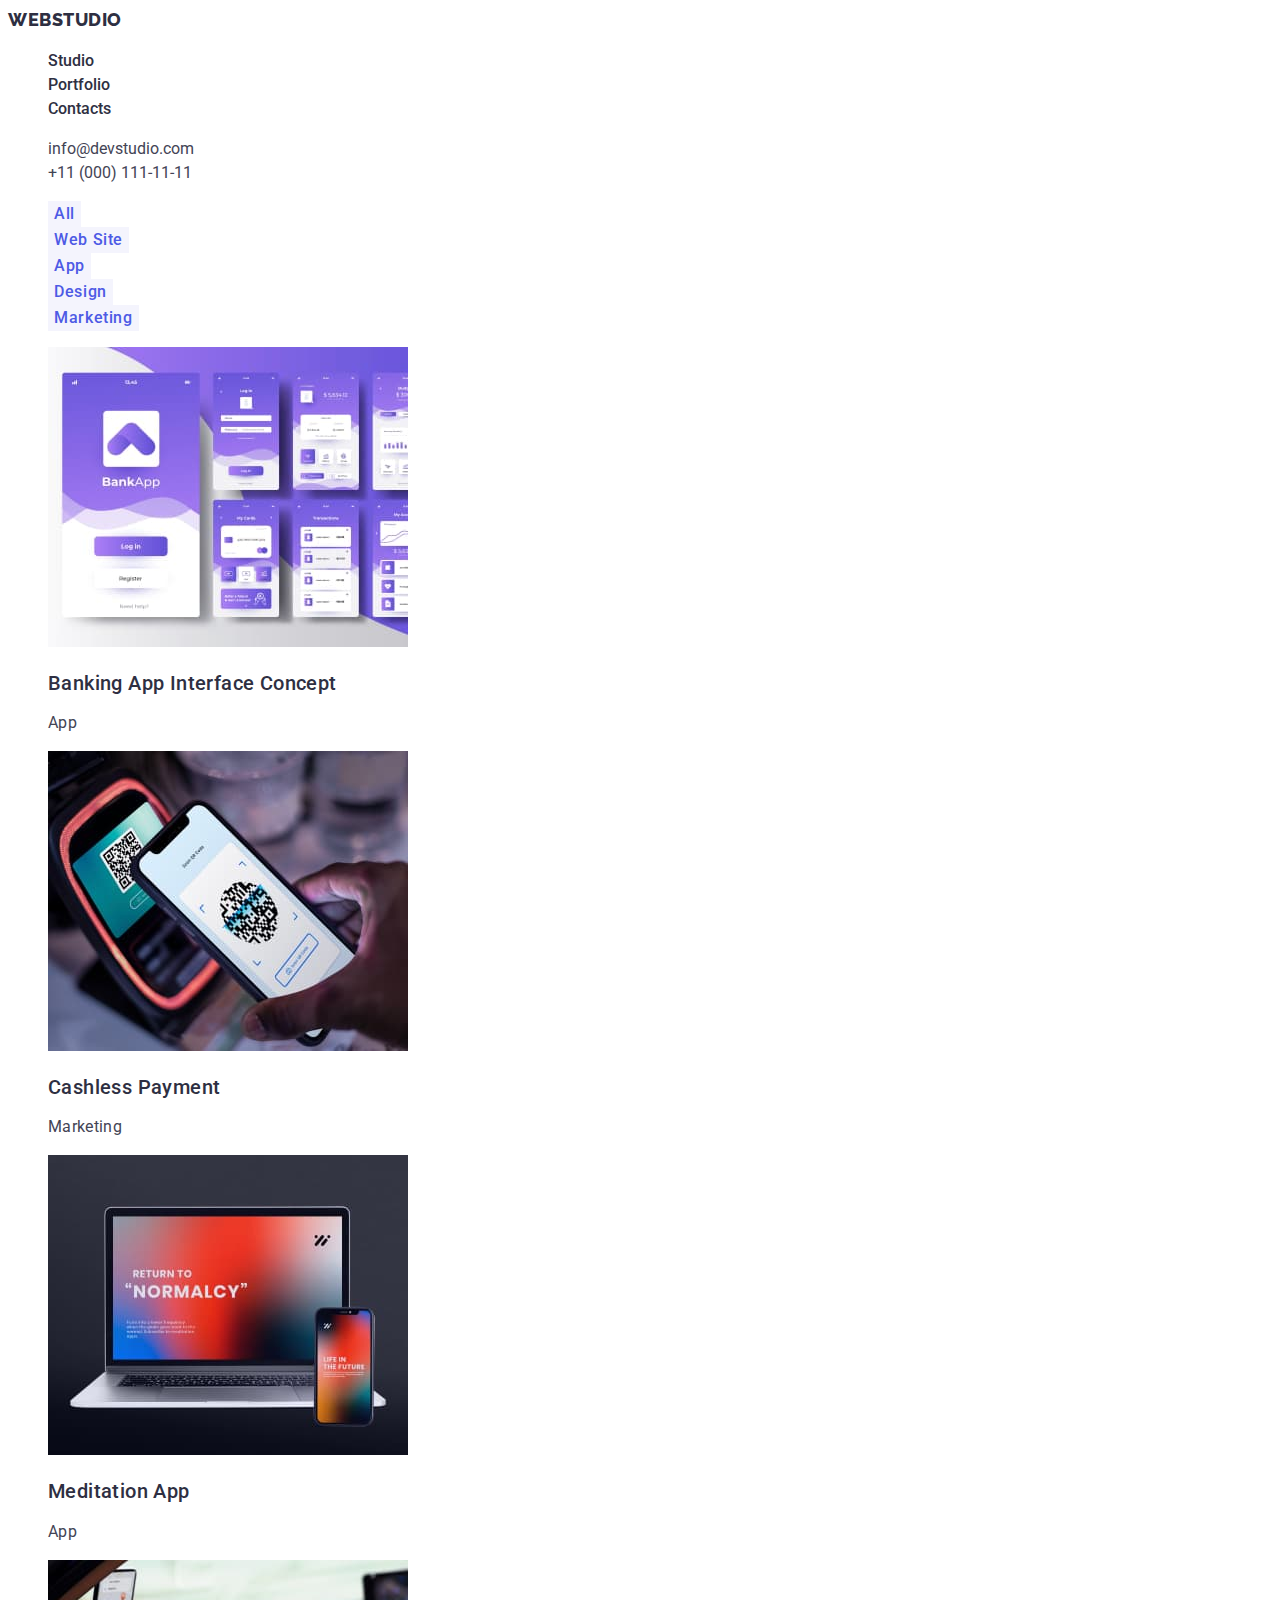
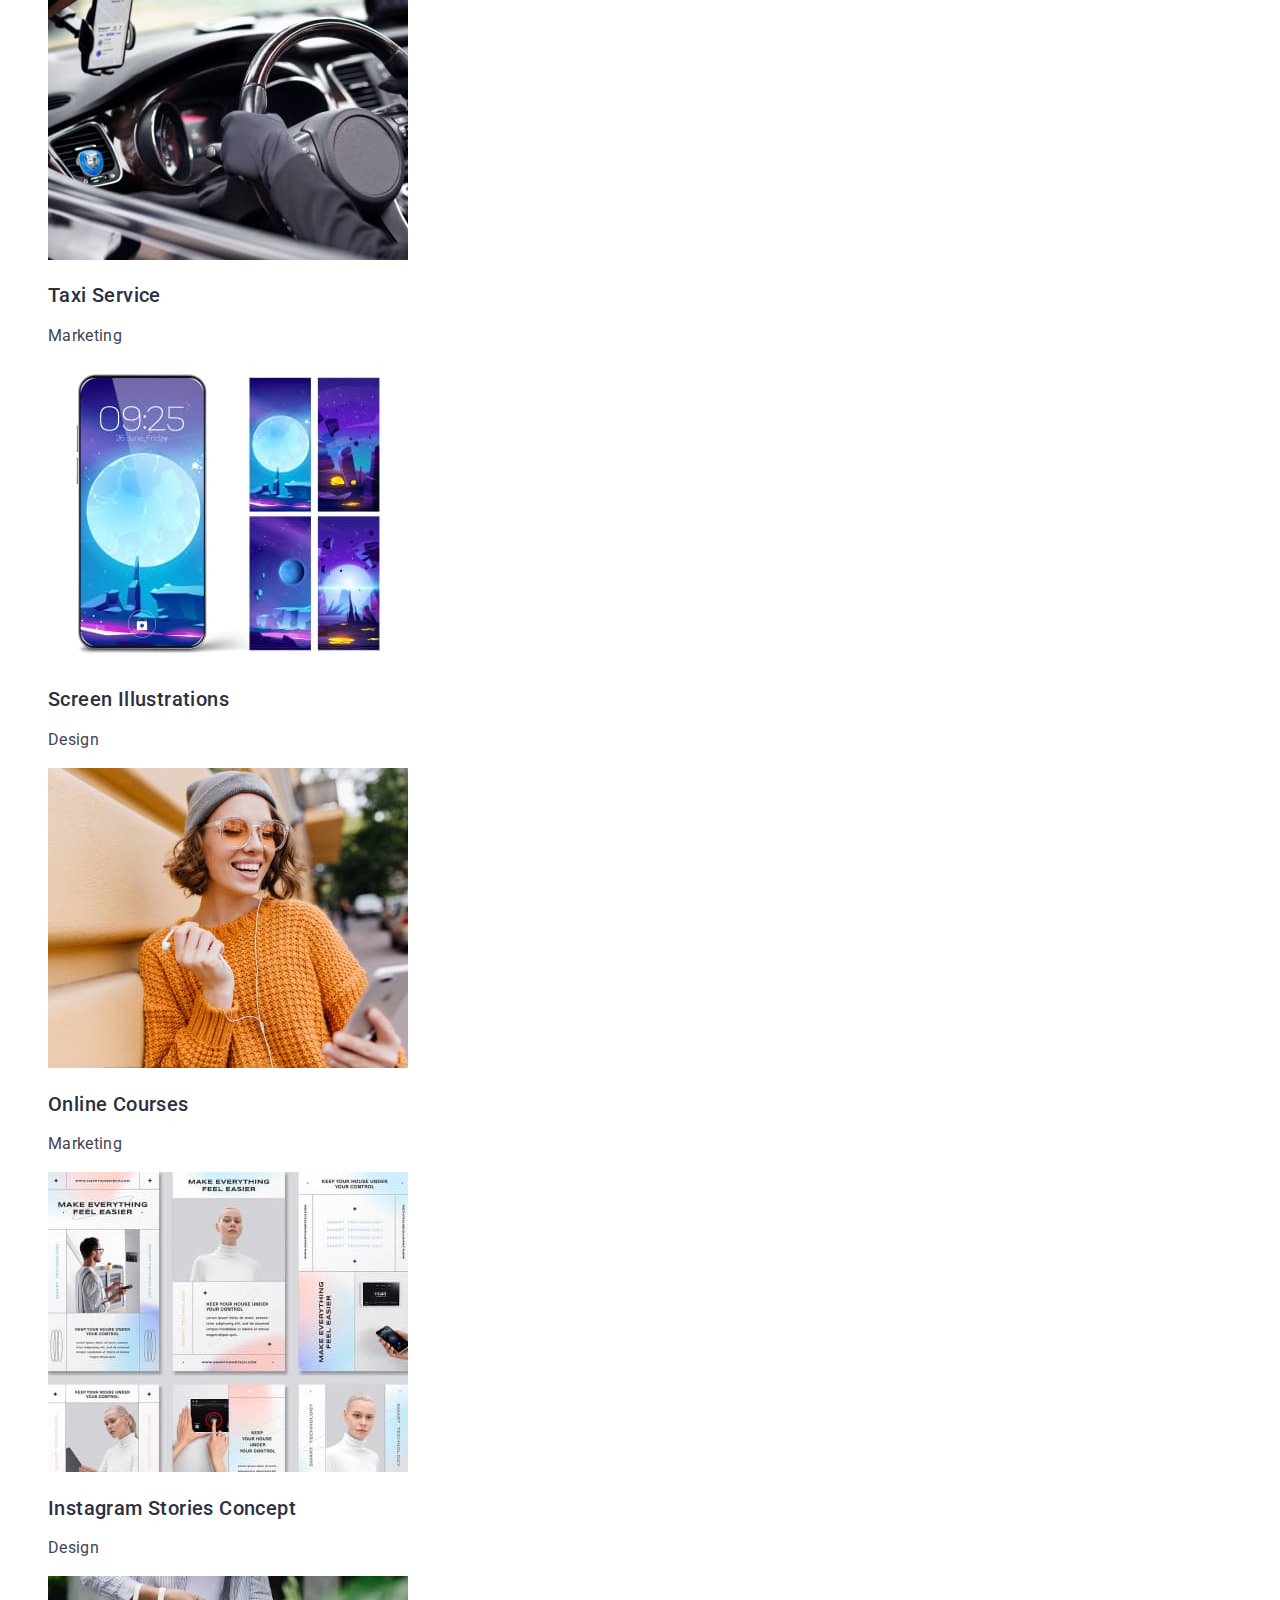
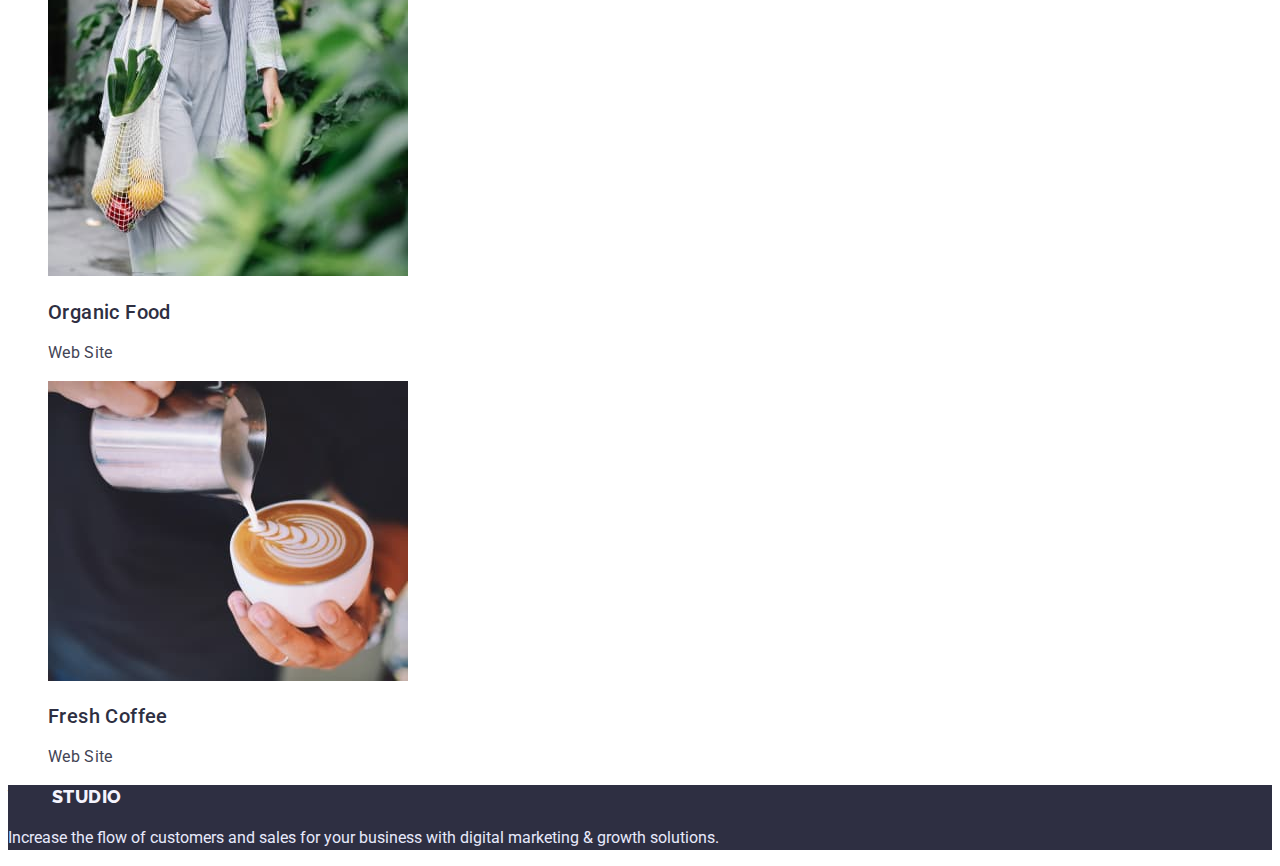
==== commit 3e78e9a6: "Update portfolio.html" ====
--- a/portfolio.html
+++ b/portfolio.html
@@ -1,4 +1,4 @@
-link<!DOCTYPE html>
+<!DOCTYPE html>
 <html lang="en">
   <head>
     <meta charset="UTF-8" />
@@ -12,25 +12,18 @@
       href="https://fonts.googleapis.com/css2?family=Raleway:wght@800&family=Roboto:wght@400;500;700&display=swap"
       rel="stylesheet"
     />
-    <link
-      rel="stylesheet"
-      href="https://cdnjs.cloudflare.com/ajax/libs/modern-normalize/1.1.0/modern-normalize.min.css"
-      integrity="sha512-wpPYUAdjBVSE4KJnH1VR1HeZfpl1ub8YT/NKx4PuQ5NmX2tKuGu6U/JRp5y+Y8XG2tV+wKQpNHVUX03MfMFn9Q=="
-      crossorigin="anonymous"
-      referrerpolicy="no-referrer"
-    />
     <link rel="stylesheet" href="./css/style.css" />
   </head>
   <body>
     <!-- header -->
     <header>
       <nav>
-        <a class="logo link" href="./index.html"><span class="logo-accent">Web</span>Studio</a>
+        <a class="logo link" href="./index.html">Web<span class="logo-header">Studio</span></a>
 
         <ul class="list">
           <li><a class="nav-link link" href="./index.html">Studio</a></li>
-          <li><a class="nav-link current link" href="./portfolio.html">Portfolio</a></li>
-          <li><a class="nav-link" link href="#">Contacts</a></li>
+          <li><a class="nav-link link" href="./portfolio.html">Portfolio</a></li>
+          <li><a class="nav-link link" href="">Contacts</a></li>
         </ul>
       </nav>
 
@@ -46,11 +39,11 @@
 
     <main>
       <section>
-        <h1 class="visually-hidden">Portfolio</h1>
+        <h1 hidden>Portfolio</h1>
 
         <!-- filter-btn -->
         <ul class="list">
-          <li><button class="filter-btn active" type="button">All</button></li>
+          <li><button class="filter-btn" type="button">All</button></li>
           <li><button class="filter-btn" type="button">Web Site</button></li>
           <li><button class="filter-btn" type="button">App</button></li>
           <li><button class="filter-btn" type="button">Design</button></li>
@@ -58,10 +51,10 @@
         </ul>
 
         <!-- portfolio cards -->
-        <ul class="list" class="cards">
+        <ul class="cards list">
           <li class="card">
             <a class="link" href="#"
-              ><img src="./images/portfolio-1.jpg" alt="Banking App" />
+              ><img src="./images/portfolio-1.jpg" alt="Banking App" width="360" />
               <h2 class="card-title">Banking App Interface Concept</h2>
               <p class="card-description">App</p></a
             >
@@ -69,7 +62,7 @@
 
           <li class="card">
             <a class="link" href="#"
-              ><img src="./images/portfolio-2.jpg" alt="Cashless Payment" />
+              ><img src="./images/portfolio-2.jpg" alt="Cashless Payment" width="360" />
               <h2 class="card-title">Cashless Payment</h2>
               <p class="card-description">Marketing</p></a
             >
@@ -77,15 +70,15 @@
 
           <li class="card">
             <a class="link" href="#"
-              ><img src="./images/portfolio-3.jpg" alt="Meditaion App" />
-              <h2 class="card-title">Meditaion App</h2>
+              ><img src="./images/portfolio-3.jpg" alt="Meditaion App" width="360" />
+              <h2 class="card-title">Meditation App</h2>
               <p class="card-description">App</p></a
             >
           </li>
 
           <li class="card">
             <a class="link" href="#"
-              ><img src="./images/portfolio-4.jpg" alt="Taxi Service" />
+              ><img src="./images/portfolio-4.jpg" alt="Taxi Service" width="360" />
               <h2 class="card-title">Taxi Service</h2>
               <p class="card-description">Marketing</p></a
             >
@@ -93,7 +86,7 @@
 
           <li class="card">
             <a class="link" href="#"
-              ><img src="./images/portfolio-5.jpg" alt="Screen Illustrations" />
+              ><img src="./images/portfolio-5.jpg" alt="Screen Illustrations" width="360" />
               <h2 class="card-title">Screen Illustrations</h2>
               <p class="card-description">Design</p></a
             >
@@ -101,7 +94,7 @@
 
           <li class="card">
             <a class="link" href="#"
-              ><img src="./images/portfolio-6.jpg" alt="Online Courses" />
+              ><img src="./images/portfolio-6.jpg" alt="Online Courses" width="360" />
               <h2 class="card-title">Online Courses</h2>
               <p class="card-description">Marketing</p></a
             >
@@ -109,7 +102,7 @@
 
           <li class="card">
             <a class="link" href="#"
-              ><img src="./images/portfolio-7.jpg" alt="Instagram Stories" />
+              ><img src="./images/portfolio-7.jpg" alt="Instagram Stories" width="360" />
               <h2 class="card-title">Instagram Stories Concept</h2>
               <p class="card-description">Design</p></a
             >
@@ -117,7 +110,7 @@
 
           <li class="card">
             <a class="link" href="#"
-              ><img src="./images/portfolio-8.jpg" alt="Organic Food" />
+              ><img src="./images/portfolio-8.jpg" alt="Organic Food" width="360" />
               <h2 class="card-title">Organic Food</h2>
               <p class="card-description">Web Site</p></a
             >
@@ -125,7 +118,7 @@
 
           <li class="card">
             <a class="link" href="#"
-              ><img src="./images/portfolio-9.jpg" alt="Fresh Coffee" />
+              ><img src="./images/portfolio-9.jpg" alt="Fresh Coffee" width="360" />
               <h2 class="card-title">Fresh Coffee</h2>
               <p class="card-description">Web Site</p></a
             >
@@ -136,9 +129,7 @@
 
     <!-- footer -->
     <footer class="footer">
-      <a class="logo logo-footer link" href="./index.html"
-        ><span class="logo-accent">Web</span>Studio</a
-      >
+      <a class="logo link" href="./index.html">Web<span class="logo-footer">Studio</span></a>
 
       <p class="footer-description">
         Increase the flow of customers and sales for your business with digital marketing & growth
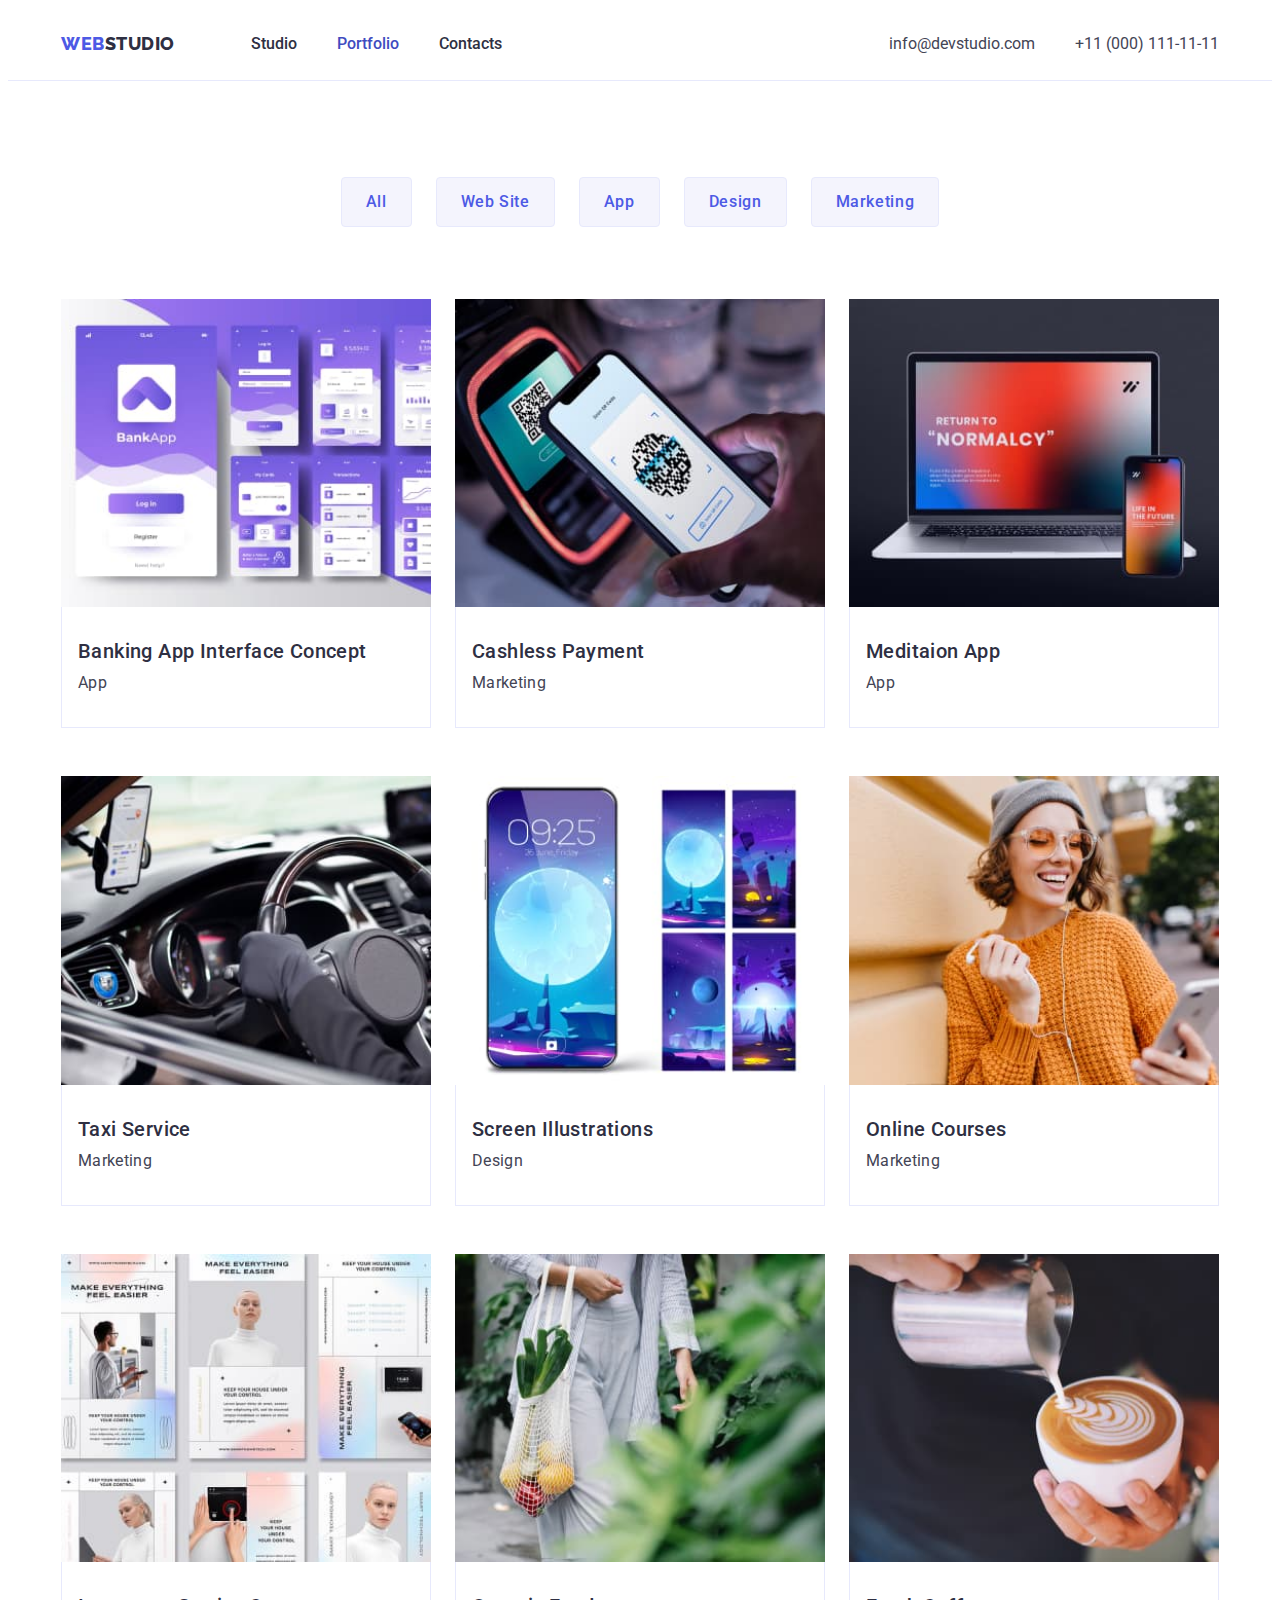
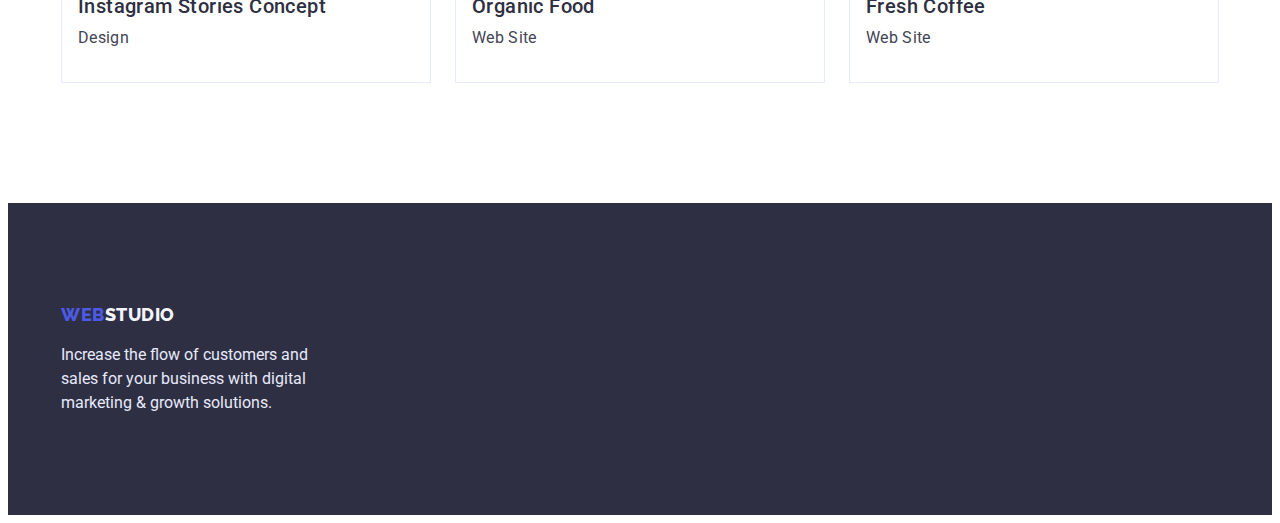
==== commit ba924b71: "fix" ====
--- a/portfolio.html
+++ b/portfolio.html
@@ -12,129 +12,178 @@
       href="https://fonts.googleapis.com/css2?family=Raleway:wght@800&family=Roboto:wght@400;500;700&display=swap"
       rel="stylesheet"
     />
+    <link
+      rel="stylesheet"
+      href="https://cdnjs.cloudflare.com/ajax/libs/modern-normalize/1.1.0/modern-normalize.min.css"
+      integrity="sha512-wpPYUAdjBVSE4KJnH1VR1HeZfpl1ub8YT/NKx4PuQ5NmX2tKuGu6U/JRp5y+Y8XG2tV+wKQpNHVUX03MfMFn9Q=="
+      crossorigin="anonymous"
+      referrerpolicy="no-referrer"
+    />
     <link rel="stylesheet" href="./css/style.css" />
   </head>
   <body>
     <!-- header -->
-    <header>
-      <nav>
-        <a class="logo link" href="./index.html">Web<span class="logo-header">Studio</span></a>
+    <header class="header">
+      <div class="container header-container">
+        <nav class="header-nav">
+          <a class="logo header-logo" href="./index.html">
+            <span class="logo-accent">Web</span>Studio</a
+          >
 
-        <ul class="list">
-          <li><a class="nav-link link" href="./index.html">Studio</a></li>
-          <li><a class="nav-link link" href="./portfolio.html">Portfolio</a></li>
-          <li><a class="nav-link link" href="">Contacts</a></li>
-        </ul>
-      </nav>
+          <ul class="nav-list">
+            <li class="nav-item"><a class="nav-link" href="./index.html">Studio</a></li>
+            <li class="nav-item">
+              <a class="nav-link current" href="./portfolio.html">Portfolio</a>
+            </li>
+            <li class="nav-item"><a class="nav-link" href="#">Contacts</a></li>
+          </ul>
+        </nav>
 
-      <address class="address">
-        <ul class="list">
-          <li>
-            <a class="contact-link link" href="mailto:info@devstudio.com">info@devstudio.com</a>
-          </li>
-          <li><a class="contact-link link" href="tel:+110001111111">+11 (000) 111-11-11</a></li>
-        </ul>
-      </address>
+        <address class="header-address">
+          <ul class="address-list">
+            <li class="address-item">
+              <a class="address-link" href="mailto:info@devstudio.com">info@devstudio.com</a>
+            </li>
+            <li class="address-item">
+              <a class="address-link" href="tel:+110001111111">+11 (000) 111-11-11</a>
+            </li>
+          </ul>
+        </address>
+      </div>
     </header>
 
     <main>
-      <section>
-        <h1 hidden>Portfolio</h1>
+      <section class="section section-portfolio">
+        <div class="container">
+          <h1 class="visually-hidden">Portfolio</h1>
 
-        <!-- filter-btn -->
-        <ul class="list">
-          <li><button class="filter-btn" type="button">All</button></li>
-          <li><button class="filter-btn" type="button">Web Site</button></li>
-          <li><button class="filter-btn" type="button">App</button></li>
-          <li><button class="filter-btn" type="button">Design</button></li>
-          <li><button class="filter-btn" type="button">Marketing</button></li>
-        </ul>
+          <!-- filter-btn -->
+          <ul class="filter-list">
+            <li class="filter-item">
+              <button class="btn secondary filter-btn" type="button">All</button>
+            </li>
+            <li class="filter-item">
+              <button class="btn secondary filter-btn" type="button">Web Site</button>
+            </li>
+            <li class="filter-item">
+              <button class="btn secondary filter-btn" type="button">App</button>
+            </li>
+            <li class="filter-item">
+              <button class="btn secondary filter-btn" type="button">Design</button>
+            </li>
+            <li class="filter-item">
+              <button class="btn secondary filter-btn" type="button">Marketing</button>
+            </li>
+          </ul>
 
-        <!-- portfolio cards -->
-        <ul class="cards list">
-          <li class="card">
-            <a class="link" href="#"
-              ><img src="./images/portfolio-1.jpg" alt="Banking App" width="360" />
-              <h2 class="card-title">Banking App Interface Concept</h2>
-              <p class="card-description">App</p></a
-            >
-          </li>
+          <!-- portfolio cards -->
+          <ul class="portfolio-cards">
+            <li class="portfolio-card">
+              <a class="card-link" href="#"
+                ><img src="./images/portfolio-1.jpg" alt="Banking App" />
+                <div class="card-content-wrp">
+                  <h2 class="card-title">Banking App Interface Concept</h2>
+                  <p class="card-description">App</p>
+                </div></a
+              >
+            </li>
 
-          <li class="card">
-            <a class="link" href="#"
-              ><img src="./images/portfolio-2.jpg" alt="Cashless Payment" width="360" />
-              <h2 class="card-title">Cashless Payment</h2>
-              <p class="card-description">Marketing</p></a
-            >
-          </li>
+            <li class="portfolio-card">
+              <a class="card-link" href="#"
+                ><img src="./images/portfolio-2.jpg" alt="Cashless Payment" />
+                <div class="card-content-wrp">
+                  <h2 class="card-title">Cashless Payment</h2>
+                  <p class="card-description">Marketing</p>
+                </div></a
+              >
+            </li>
 
-          <li class="card">
-            <a class="link" href="#"
-              ><img src="./images/portfolio-3.jpg" alt="Meditaion App" width="360" />
-              <h2 class="card-title">Meditation App</h2>
-              <p class="card-description">App</p></a
-            >
-          </li>
+            <li class="portfolio-card">
+              <a class="card-link" href="#"
+                ><img src="./images/portfolio-3.jpg" alt="Meditaion App" />
+                <div class="card-content-wrp">
+                  <h2 class="card-title">Meditaion App</h2>
+                  <p class="card-description">App</p>
+                </div></a
+              >
+            </li>
 
-          <li class="card">
-            <a class="link" href="#"
-              ><img src="./images/portfolio-4.jpg" alt="Taxi Service" width="360" />
-              <h2 class="card-title">Taxi Service</h2>
-              <p class="card-description">Marketing</p></a
-            >
-          </li>
+            <li class="portfolio-card">
+              <a class="card-link" href="#"
+                ><img src="./images/portfolio-4.jpg" alt="Taxi Service" />
+                <div class="card-content-wrp">
+                  <h2 class="card-title">Taxi Service</h2>
+                  <p class="card-description">Marketing</p>
+                </div></a
+              >
+            </li>
 
-          <li class="card">
-            <a class="link" href="#"
-              ><img src="./images/portfolio-5.jpg" alt="Screen Illustrations" width="360" />
-              <h2 class="card-title">Screen Illustrations</h2>
-              <p class="card-description">Design</p></a
-            >
-          </li>
+            <li class="portfolio-card">
+              <a class="card-link" href="#"
+                ><img src="./images/portfolio-5.jpg" alt="Screen Illustrations" />
+                <div class="card-content-wrp">
+                  <h2 class="card-title">Screen Illustrations</h2>
+                  <p class="card-description">Design</p>
+                </div></a
+              >
+            </li>
 
-          <li class="card">
-            <a class="link" href="#"
-              ><img src="./images/portfolio-6.jpg" alt="Online Courses" width="360" />
-              <h2 class="card-title">Online Courses</h2>
-              <p class="card-description">Marketing</p></a
-            >
-          </li>
+            <li class="portfolio-card">
+              <a class="card-link" href="#"
+                ><img src="./images/portfolio-6.jpg" alt="Online Courses" />
+                <div class="card-content-wrp">
+                  <h2 class="card-title">Online Courses</h2>
+                  <p class="card-description">Marketing</p>
+                </div></a
+              >
+            </li>
 
-          <li class="card">
-            <a class="link" href="#"
-              ><img src="./images/portfolio-7.jpg" alt="Instagram Stories" width="360" />
-              <h2 class="card-title">Instagram Stories Concept</h2>
-              <p class="card-description">Design</p></a
-            >
-          </li>
+            <li class="portfolio-card">
+              <a class="card-link" href="#"
+                ><img src="./images/portfolio-7.jpg" alt="Instagram Stories" />
+                <div class="card-content-wrp">
+                  <h2 class="card-title">Instagram Stories Concept</h2>
+                  <p class="card-description">Design</p>
+                </div></a
+              >
+            </li>
 
-          <li class="card">
-            <a class="link" href="#"
-              ><img src="./images/portfolio-8.jpg" alt="Organic Food" width="360" />
-              <h2 class="card-title">Organic Food</h2>
-              <p class="card-description">Web Site</p></a
-            >
-          </li>
+            <li class="portfolio-card">
+              <a class="card-link" href="#"
+                ><img src="./images/portfolio-8.jpg" alt="Organic Food" />
+                <div class="card-content-wrp">
+                  <h2 class="card-title">Organic Food</h2>
+                  <p class="card-description">Web Site</p>
+                </div></a
+              >
+            </li>
 
-          <li class="card">
-            <a class="link" href="#"
-              ><img src="./images/portfolio-9.jpg" alt="Fresh Coffee" width="360" />
-              <h2 class="card-title">Fresh Coffee</h2>
-              <p class="card-description">Web Site</p></a
-            >
-          </li>
-        </ul>
+            <li class="portfolio-card">
+              <a class="card-link" href="#"
+                ><img src="./images/portfolio-9.jpg" alt="Fresh Coffee" />
+                <div class="card-content-wrp">
+                  <h2 class="card-title">Fresh Coffee</h2>
+                  <p class="card-description">Web Site</p>
+                </div></a
+              >
+            </li>
+          </ul>
+        </div>
       </section>
     </main>
 
     <!-- footer -->
     <footer class="footer">
-      <a class="logo link" href="./index.html">Web<span class="logo-footer">Studio</span></a>
+      <div class="container">
+        <a class="logo footer-logo" href="./index.html"
+          ><span class="logo-accent">Web</span>Studio</a
+        >
 
-      <p class="footer-description">
-        Increase the flow of customers and sales for your business with digital marketing & growth
-        solutions.
-      </p>
+        <p class="footer-description">
+          Increase the flow of customers and sales for your business with digital marketing & growth
+          solutions.
+        </p>
+      </div>
     </footer>
   </body>
 </html>
--- a/css/style.css
+++ b/css/style.css
@@ -1,9 +1,11 @@
 /* Variables */
 
 :root {
+  /* font-family */
   --main-ff: 'Roboto', sans-serif;
   --secondary-ff: 'Raleway', sans-serif;
 
+  /* color */
   --brand-color: #4d5ae5;
   --active-color: #404bbf;
   --accent-color: #f4f4fd;
@@ -19,6 +21,10 @@
   --secondary-dark-text-color: #434455;
   --primary-light-text-color: #ffffff;
   --secondary-light-text-color: #e7e9fc;
+
+  /* gap */
+  --col-gap: 24px;
+  --row-gap: 48px;
 }
 
 /* body style */
@@ -33,16 +39,38 @@
 
 /* Reset style */
 
-.list {
+h1,
+h2,
+h3,
+h4,
+h5,
+h6,
+p {
+  margin: 0;
+}
+
+ul {
   list-style-type: none;
-}
-
-.link {
+  margin: 0;
+  padding: 0;
+}
+
+a {
   color: currentColor;
   text-decoration: none;
 }
 
 /* adaptive img */
+
+img {
+  display: block;
+  max-width: 100%;
+  height: auto;
+}
+
+address {
+  font-style: normal;
+}
 
 /* utils style */
 
@@ -55,24 +83,24 @@
   border: 0;
   padding: 0;
   clip: rect(0 0 0 0);
-  clip-path: inset(50%);
+  clip-path: inset(100%);
   margin: -1px;
 }
 
 /* common style */
 
-.section-title {
-  font-weight: 700;
-  font-size: 36px;
-  line-height: 1.11;
-  letter-spacing: 0.02em;
-  text-transform: capitalize;
-  text-align: center;
-  color: var(--primary-dark-text-color);
-}
-
-/* header */
+.section {
+  padding: 120px 0;
+}
+
+.container {
+  width: 1158px;
+  padding: 0 15px;
+  margin: 0 auto;
+}
+
 .logo {
+  display: inline-block;
   font-family: var(--secondary-ff);
   font-weight: 800;
   font-size: 18px;
@@ -86,62 +114,150 @@
   color: var(--brand-color);
 }
 
-.nav-link {
-  font-weight: 500;
-  color: var(--primary-dark-text-color);
-}
-
-.contact-link {
-  color: var(--secondary-dark-text-color);
-}
-
-.nav-link:is(:hover, :focus, .current),
-.contact-link:is(:hover, :focus) {
-  color: var(--active-color);
-}
-
-.address {
-  font-style: normal;
-}
-
-/* Page Studio */
-
-/* Section Hero */
-
-.section-hero {
-  background-color: var(--dark-bg-color);
-}
-
-.hero-title {
-  font-weight: 700;
-  font-size: 56px;
-  line-height: 1.07;
-  letter-spacing: 0.02em;
-  text-align: center;
-  color: var(--primary-light-text-color);
-}
-
-.hero-btn {
-  border: none;
-
+.section-title {
+  margin-bottom: 72px;
+
+  font-size: 36px;
+  line-height: 1.11;
+  letter-spacing: 0.02em;
+  text-transform: capitalize;
+  text-align: center;
+  color: var(--primary-dark-text-color);
+}
+
+.btn {
+  border-radius: 4px;
   font-family: inherit;
   font-weight: 500;
   font-size: 16px;
   line-height: 1.5;
   letter-spacing: 0.04em;
+  cursor: pointer;
+}
+
+.btn.main {
+  border: none;
   color: var(--primary-light-text-color);
   background-color: var(--brand-color);
-
-  cursor: pointer;
-}
-
-.hero-btn:is(:hover, :focus) {
+}
+
+.btn.main:is(:hover, :focus) {
   background-color: var(--active-color);
 }
 
+.btn.secondary {
+  border: 1px solid #e7e9fc;
+  color: var(--brand-color);
+  background-color: var(--light-bg-color);
+}
+
+.btn.secondary:is(:hover, :focus, .active) {
+  border-color: transparent;
+  color: var(--primary-light-text-color);
+  background-color: var(--active-color);
+  box-shadow: 0px 3px 1px rgba(0, 0, 0, 0.1), 0px 2px 1px rgba(0, 0, 0, 0.08),
+    0px 2px 2px rgba(0, 0, 0, 0.12);
+}
+
+/* header */
+
+.header {
+  border-bottom: 1px solid #e7e9fc;
+}
+
+.header-container {
+  display: flex;
+  justify-content: space-between;
+  align-items: center;
+}
+
+.header-nav {
+  display: flex;
+  align-items: center;
+}
+
+.header-logo {
+  margin-right: 76px;
+  padding: 24px 0;
+}
+
+.nav-list {
+  display: flex;
+  align-items: center;
+  gap: 40px;
+}
+
+.nav-link {
+  display: block;
+  padding: 24px 0;
+
+  font-weight: 500;
+  color: var(--primary-dark-text-color);
+}
+
+.header-address {
+  margin-left: auto;
+}
+
+.address-list {
+  display: flex;
+  align-items: center;
+  gap: 40px;
+}
+
+.address-link {
+  display: block;
+  padding: 24px 0;
+
+  color: var(--secondary-dark-text-color);
+}
+
+.nav-link:is(:hover, :focus, .current),
+.address-link:is(:hover, :focus) {
+  color: var(--active-color);
+}
+
+/* Page Studio */
+
+/* Section Hero */
+
+.section-hero {
+  padding: 188px 0;
+
+  text-align: center;
+  background-color: var(--dark-bg-color);
+}
+
+.hero-title {
+  max-width: 496px;
+  margin: 0 auto 48px;
+  font-size: 56px;
+  line-height: 1.07;
+  letter-spacing: 0.02em;
+  text-align: center;
+  color: var(--primary-light-text-color);
+}
+
+.hero-btn {
+  display: block;
+  padding: 16px 32px;
+  min-width: 169px;
+  box-shadow: 0px 4px 4px rgba(0, 0, 0, 0.15);
+}
+
 /* section Our advantages */
 
+.advantages-list {
+  display: flex;
+  gap: var(--col-gap);
+}
+
+.advantages-item {
+  width: calc((100% - 3 * var(--col-gap)) / 4);
+}
+
 .advantages-title {
+  margin-bottom: 8px;
   font-weight: 500;
   font-size: 20px;
   line-height: 1.2;
@@ -149,17 +265,48 @@
   color: var(--primary-dark-text-color);
 }
 
+/* section What are we doing */
+
+.section-doing {
+  padding-top: 0;
+}
+
+.doing-list {
+  display: flex;
+  gap: var(--col-gap);
+}
+
+.doing-item {
+  width: calc((100% - 2 * var(--col-gap)) / 3);
+}
+
 /* section Our Team */
 
 .section-our-team {
   background-color: var(--light-bg-color);
 }
 
+.team-list {
+  display: flex;
+  gap: var(--col-gap);
+}
+
 .team-item {
+  width: calc((100% - 3 * var(--col-gap)) / 4);
+  border-radius: 0px 0px 4px 4px;
+
   background-color: var(--main-bg-color);
+  box-shadow: 0px 1px 6px rgba(46, 47, 66, 0.08), 0px 1px 1px rgba(46, 47, 66, 0.16),
+    0px 2px 1px rgba(46, 47, 66, 0.08);
+}
+
+.team-content-wrp {
+  padding: 32px 16px;
 }
 
 .team-title {
+  margin-bottom: 8px;
+
   font-weight: 500;
   font-size: 20px;
   line-height: 1.2;
@@ -174,27 +321,49 @@
 
 /* Page Portfolio */
 
+.section-portfolio {
+  padding-top: 96px;
+}
+
+.filter-list {
+  display: flex;
+  justify-content: center;
+  gap: var(--col-gap);
+  margin-bottom: 72px;
+}
+
 .filter-btn {
-  border: none;
-
-  font-family: inherit;
-  font-weight: 500;
-  font-size: 16px;
-  line-height: 1.5;
-  text-align: center;
-  letter-spacing: 0.04em;
-  color: var(--brand-color);
-  background-color: var(--light-bg-color);
-
-  cursor: pointer;
-}
-
-.filter-btn:is(:hover, :focus, .active) {
-  color: var(--primary-light-text-color);
-  background-color: var(--active-color);
+  padding: 12px 24px;
+}
+
+.portfolio-cards {
+  display: flex;
+  flex-wrap: wrap;
+  column-gap: var(--col-gap);
+  row-gap: var(--row-gap);
+}
+
+.portfolio-card {
+  width: calc((100% - 2 * var(--col-gap)) / 3);
+}
+
+.card-link {
+  display: flex;
+  flex-direction: column;
+  width: 100%;
+  height: 100%;
+}
+
+.card-content-wrp {
+  flex-grow: 1;
+  padding: 32px 16px;
+  border: 1px solid #e7e9fc;
+  border-top: none;
 }
 
 .card-title {
+  margin-bottom: 8px;
+
   font-weight: 500;
   font-size: 20px;
   line-height: 1.2;
@@ -209,13 +378,17 @@
 /* Footer */
 
 .footer {
+  padding: 100px 0;
   background-color: var(--dark-bg-color);
 }
 
-.logo-footer {
+.footer-logo {
+  display: inline-block;
+  margin-bottom: 16px;
   color: var(--accent-color);
 }
 
 .footer-description {
+  max-width: 264px;
   color: var(--secondary-light-text-color);
 }
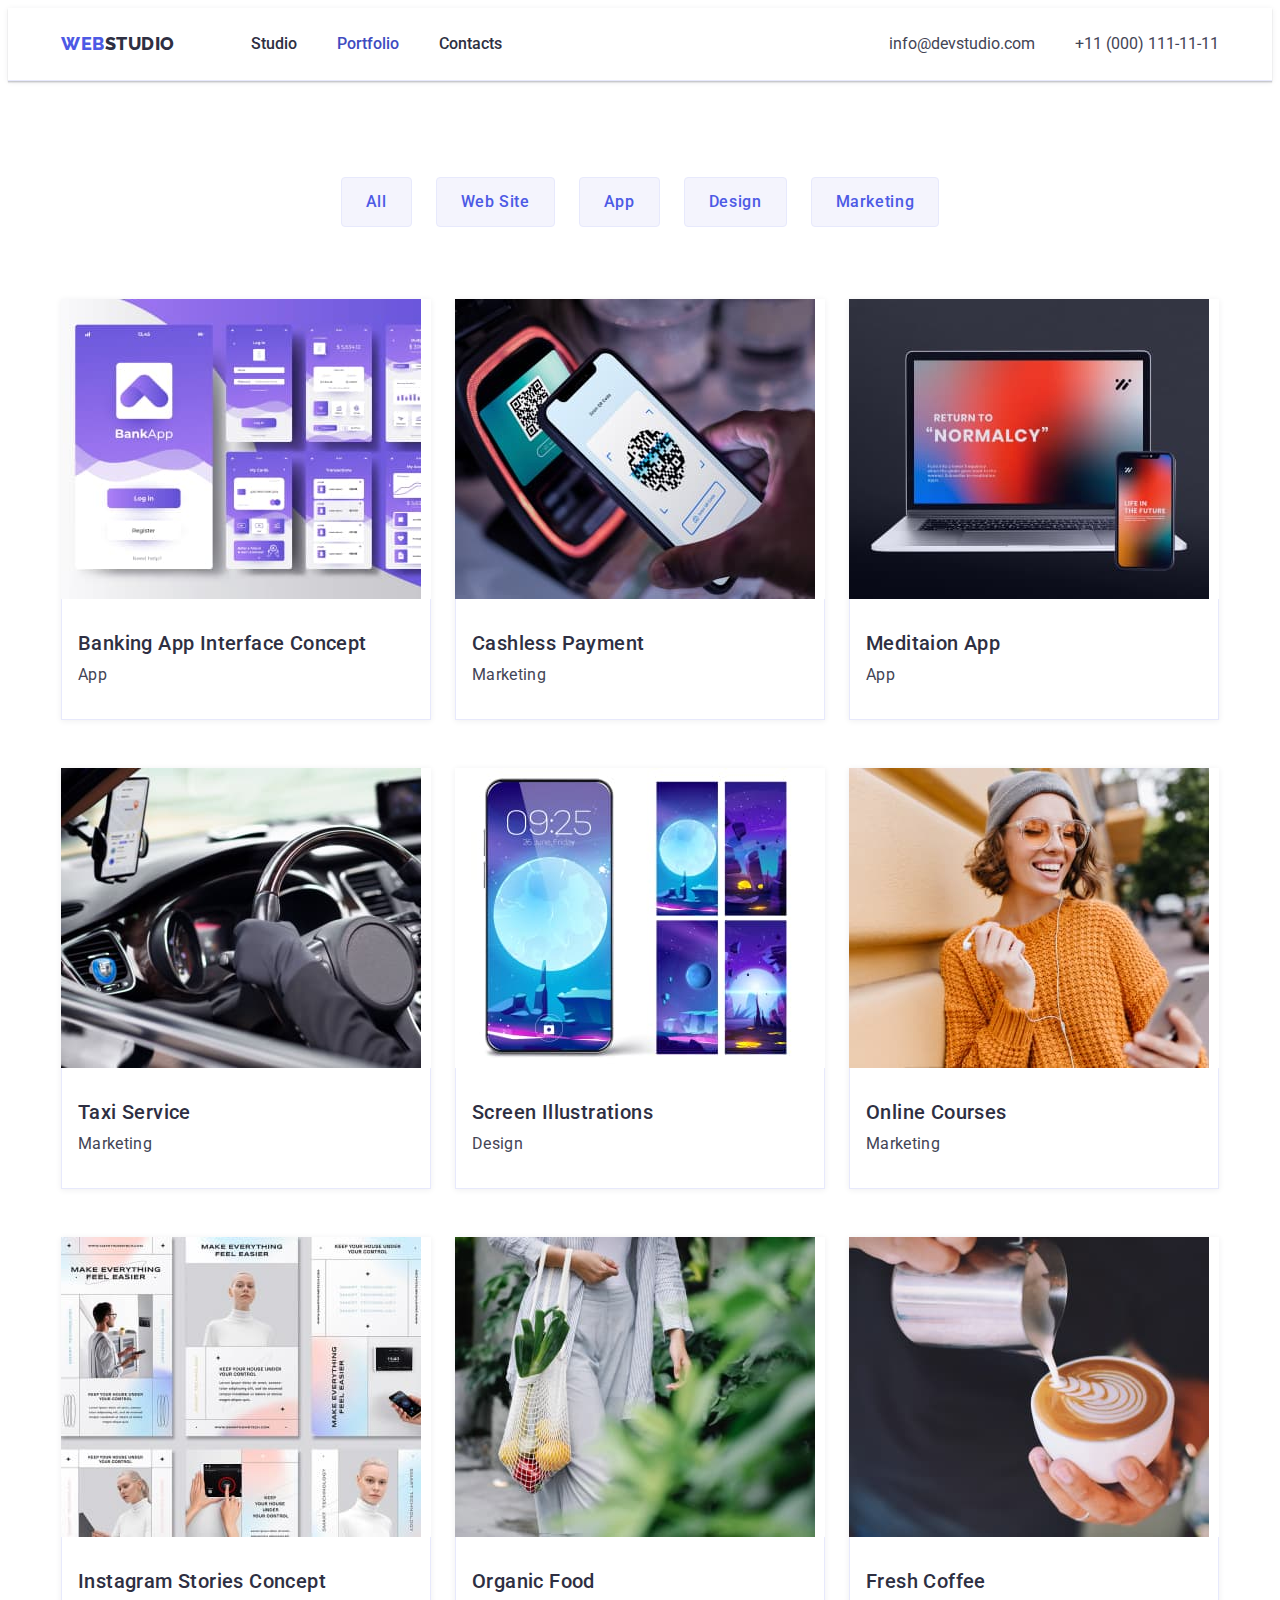
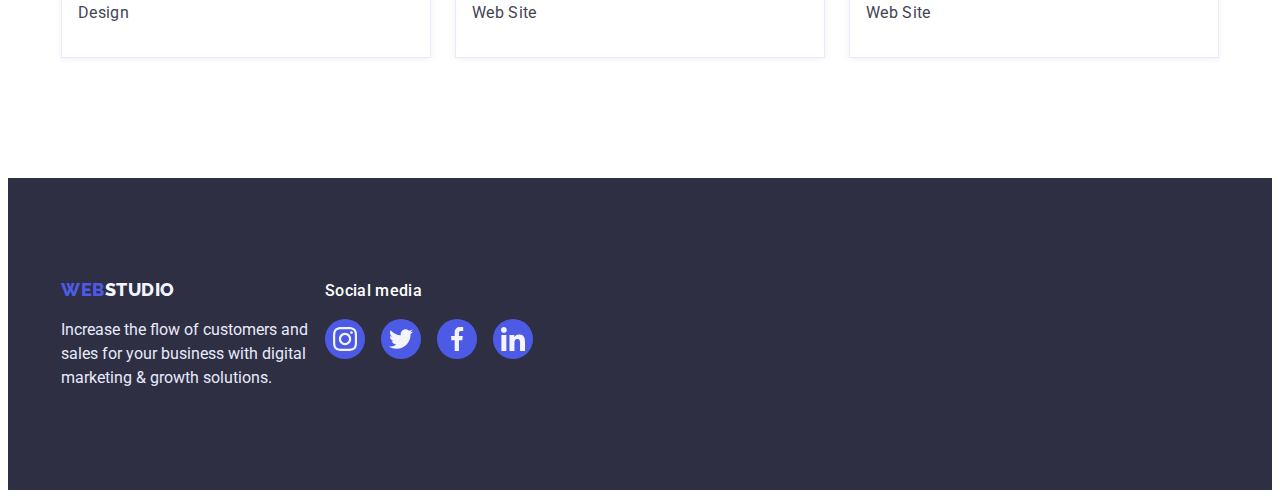
==== commit b557871e: "fix" ====
--- a/portfolio.html
+++ b/portfolio.html
@@ -174,15 +174,53 @@
 
     <!-- footer -->
     <footer class="footer">
-      <div class="container">
-        <a class="logo footer-logo" href="./index.html"
-          ><span class="logo-accent">Web</span>Studio</a
-        >
-
-        <p class="footer-description">
-          Increase the flow of customers and sales for your business with digital marketing & growth
-          solutions.
-        </p>
+      <div class="container footer-container">
+        <div class="footer-first-part">
+          <a class="logo footer-logo" href="./index.html"
+            ><span class="logo-accent">Web</span>Studio</a
+          >
+
+          <p class="footer-description">
+            Increase the flow of customers and sales for your business with digital marketing &
+            growth solutions.
+          </p>
+        </div>
+        <div class="footer-social-wrp">
+          <p class="social-label">Social media</p>
+          <ul class="social-list footer-social-list">
+            <li class="social-item">
+              <a href="" class="social-link footer-social-link">
+                <svg class="social-icon" width="24" height="24">
+                  <use href="./images/icons.svg#instagram"></use>
+                </svg>
+              </a>
+            </li>
+
+            <li class="social-item">
+              <a href="" class="social-link footer-social-link">
+                <svg class="social-icon" width="24" height="24">
+                  <use href="./images/icons.svg#twitter"></use>
+                </svg>
+              </a>
+            </li>
+
+            <li class="social-item">
+              <a href="" class="social-link footer-social-link">
+                <svg class="social-icon" width="24" height="24">
+                  <use href="./images/icons.svg#facebook"></use>
+                </svg>
+              </a>
+            </li>
+
+            <li class="social-item">
+              <a href="" class="social-link footer-social-link">
+                <svg class="social-icon" width="24" height="24">
+                  <use href="./images/icons.svg#linkedin"></use>
+                </svg>
+              </a>
+            </li>
+          </ul>
+        </div>
       </div>
     </footer>
   </body>
--- a/css/style.css
+++ b/css/style.css
@@ -83,7 +83,7 @@
   border: 0;
   padding: 0;
   clip: rect(0 0 0 0);
-  clip-path: inset(100%);
+  clip-path: inset(50%);
   margin: -1px;
 }
 
@@ -159,10 +159,41 @@
     0px 2px 2px rgba(0, 0, 0, 0.12);
 }
 
+.social-list {
+  display: flex;
+  gap: 24px;
+}
+
+.social-item {
+  width: 40px;
+  height: 40px;
+}
+
+.social-link {
+  display: flex;
+  align-items: center;
+  justify-content: center;
+  width: 100%;
+  height: 100%;
+  border-radius: 50%;
+
+  background-color: var(--brand-color);
+}
+
+.social-link:hover,
+.social-link:focus {
+  background-color: var(--active-color);
+}
+
+.social-icon {
+  fill: #f4f4fd;
+}
+
 /* header */
-
 .header {
   border-bottom: 1px solid #e7e9fc;
+  box-shadow: 0px 2px 1px rgba(46, 47, 66, 0.08), 0px 1px 1px rgba(46, 47, 66, 0.16),
+    0px 1px 6px rgba(46, 47, 66, 0.08);
 }
 
 .header-container {
@@ -221,11 +252,22 @@
 
 /* Section Hero */
 
+/* .hero-container-fluid {
+  background-color: var(--dark-bg-color);
+} */
+
 .section-hero {
+  max-width: 1440px;
+  margin: 0 auto;
   padding: 188px 0;
 
   text-align: center;
-  background-color: var(--dark-bg-color);
+
+  background-image: linear-gradient(rgba(46, 47, 66, 0.7), rgba(46, 47, 66, 0.7)),
+    url(../images/hero-bg.jpg);
+  background-repeat: no-repeat;
+  background-position: center;
+  background-size: cover;
 }
 
 .hero-title {
@@ -239,9 +281,7 @@
 }
 
 .hero-btn {
-  display: block;
   padding: 16px 32px;
-  min-width: 169px;
   box-shadow: 0px 4px 4px rgba(0, 0, 0, 0.15);
 }
 
@@ -254,6 +294,17 @@
 
 .advantages-item {
   width: calc((100% - 3 * var(--col-gap)) / 4);
+}
+
+.advantages-thumb {
+  display: flex;
+  align-items: center;
+  justify-content: center;
+  height: 112px;
+  margin-bottom: 8px;
+  border-radius: 4px;
+
+  background: var(--accent-color);
 }
 
 .advantages-title {
@@ -316,7 +367,44 @@
 }
 
 .team-text {
+  margin-bottom: 8px;
+
   text-align: center;
+}
+
+/* section Customers */
+
+.customers-list {
+  display: flex;
+  gap: 24px;
+}
+
+.customers-item {
+  width: calc((100% - 5 * 24px) / 6);
+  height: 88px;
+}
+
+.customers-link {
+  display: flex;
+  align-items: center;
+  justify-content: center;
+
+  width: 100%;
+  height: 100%;
+  border: 1px solid #8e8f99;
+  border-radius: 4px;
+
+  color: #8e8f99;
+}
+
+.customers-link:hover,
+.customers-link:focus {
+  border-color: var(--active-color);
+  color: var(--active-color);
+}
+
+.customers-icon {
+  fill: currentColor;
 }
 
 /* Page Portfolio */
@@ -348,10 +436,17 @@
 }
 
 .card-link {
-  display: flex;
-  flex-direction: column;
+  display: block;
   width: 100%;
   height: 100%;
+
+  box-shadow: 0px 1px 6px rgba(46, 47, 66, 0.08);
+}
+
+.card-link:hover,
+.card-link:focus {
+  box-shadow: 0px 1px 6px rgba(46, 47, 66, 0.08), 0px 1px 1px rgba(46, 47, 66, 0.16),
+    0px 2px 1px rgba(46, 47, 66, 0.08);
 }
 
 .card-content-wrp {
@@ -382,6 +477,17 @@
   background-color: var(--dark-bg-color);
 }
 
+.footer-container {
+  display: flex;
+  align-items: baseline;
+}
+
+.footer-first-part {
+  max-width: 264px;
+  /* margin-right: 120px; */
+  gap: 120px;
+}
+
 .footer-logo {
   display: inline-block;
   margin-bottom: 16px;
@@ -389,6 +495,28 @@
 }
 
 .footer-description {
-  max-width: 264px;
   color: var(--secondary-light-text-color);
 }
+
+.social-label {
+  display: inline-block;
+  margin-bottom: 16px;
+
+  font-weight: 500;
+  letter-spacing: 0.02em;
+  color: var(--primary-light-text-color);
+}
+
+.footer-social-list {
+  justify-content: center;
+  gap: 16px;
+}
+
+.footer-social-link {
+  background-color: var(--brand-color);
+}
+
+.footer-social-link:hover,
+.footer-social-link:focus {
+  background-color: var(--success-color);
+}
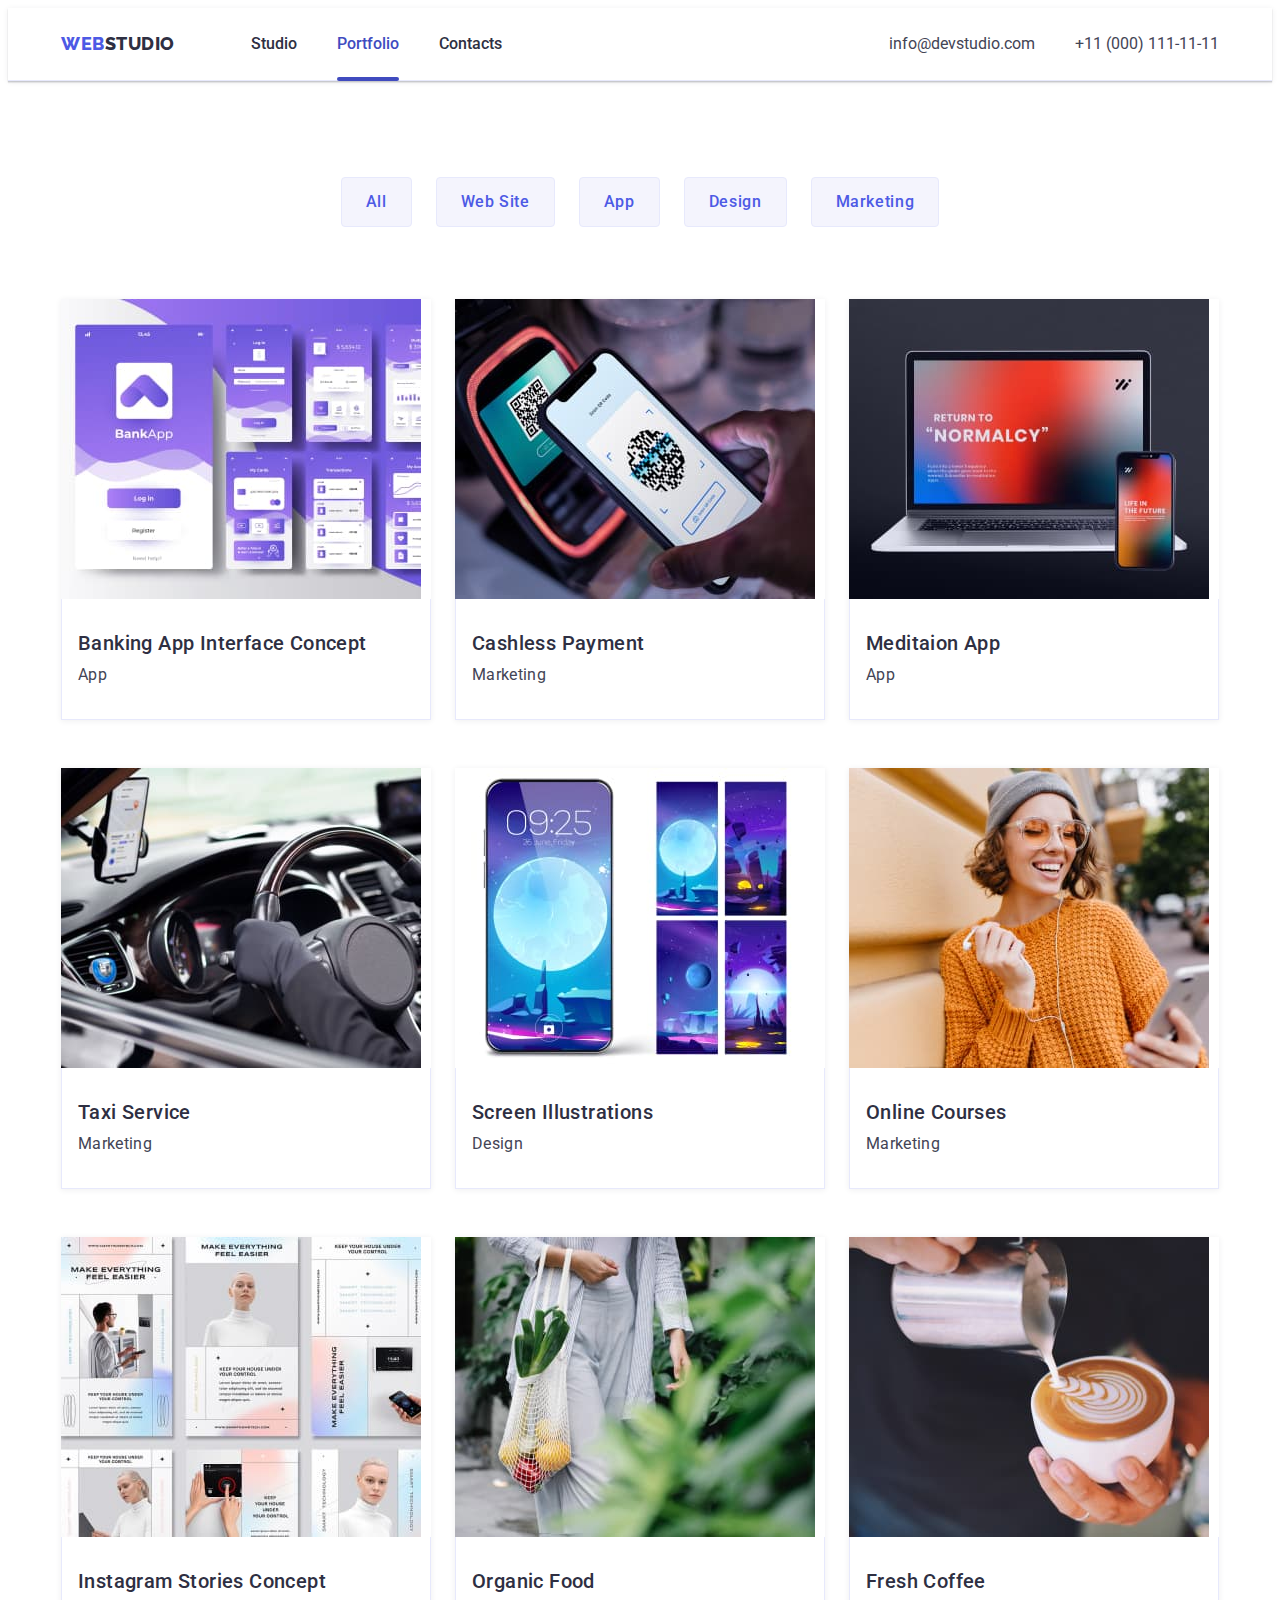
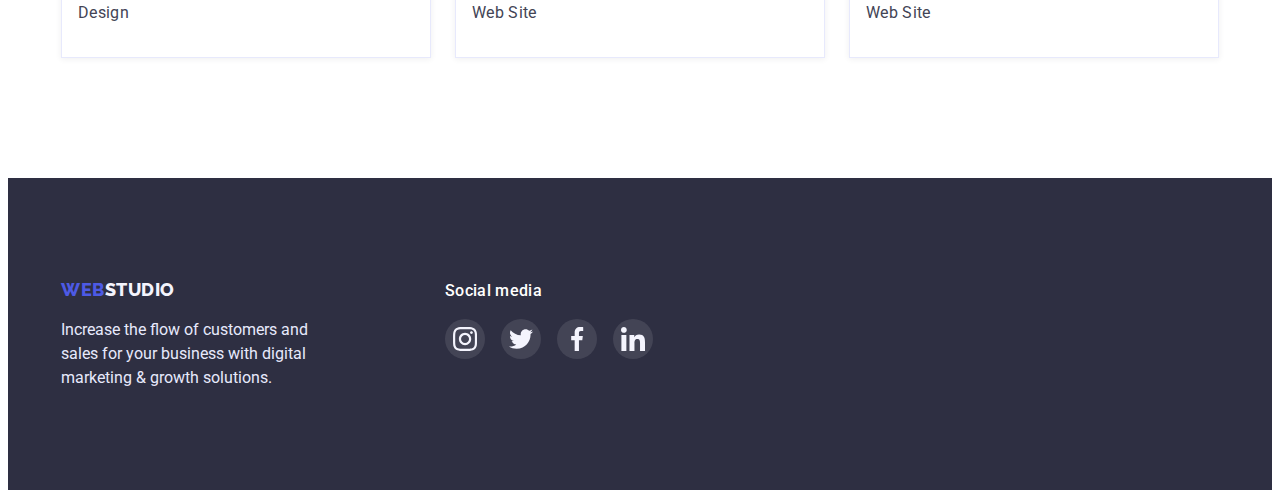
==== commit 9344d433: "fix" ====
--- a/portfolio.html
+++ b/portfolio.html
@@ -80,7 +80,13 @@
           <ul class="portfolio-cards">
             <li class="portfolio-card">
               <a class="card-link" href="#"
-                ><img src="./images/portfolio-1.jpg" alt="Banking App" />
+                ><div class="card-thumb">
+                  <img src="./images/portfolio-1.jpg" alt="Banking App" />
+                  <p class="card-overlay">
+                    14 Stylish and User-Friendly App Design Concepts · Task Manager App · Calorie
+                    Tracker App · Exotic Fruit Ecommerce App · Cloud Storage App
+                  </p>
+                </div>
                 <div class="card-content-wrp">
                   <h2 class="card-title">Banking App Interface Concept</h2>
                   <p class="card-description">App</p>
@@ -89,8 +95,14 @@
             </li>
 
             <li class="portfolio-card">
-              <a class="card-link" href="#"
-                ><img src="./images/portfolio-2.jpg" alt="Cashless Payment" />
+              <a class="card-link" href="#">
+                <div class="card-thumb">
+                  <img src="./images/portfolio-2.jpg" alt="Cashless Payment" />
+                  <p class="card-overlay">
+                    14 Stylish and User-Friendly App Design Concepts · Task Manager App · Calorie
+                    Tracker App · Exotic Fruit Ecommerce App · Cloud Storage App
+                  </p>
+                </div>
                 <div class="card-content-wrp">
                   <h2 class="card-title">Cashless Payment</h2>
                   <p class="card-description">Marketing</p>
@@ -99,8 +111,14 @@
             </li>
 
             <li class="portfolio-card">
-              <a class="card-link" href="#"
-                ><img src="./images/portfolio-3.jpg" alt="Meditaion App" />
+              <a class="card-link" href="#">
+                <div class="card-thumb">
+                  <img src="./images/portfolio-3.jpg" alt="Meditaion App" />
+                  <p class="card-overlay">
+                    14 Stylish and User-Friendly App Design Concepts · Task Manager App · Calorie
+                    Tracker App · Exotic Fruit Ecommerce App · Cloud Storage App
+                  </p>
+                </div>
                 <div class="card-content-wrp">
                   <h2 class="card-title">Meditaion App</h2>
                   <p class="card-description">App</p>
@@ -109,8 +127,14 @@
             </li>
 
             <li class="portfolio-card">
-              <a class="card-link" href="#"
-                ><img src="./images/portfolio-4.jpg" alt="Taxi Service" />
+              <a class="card-link" href="#">
+                <div class="card-thumb">
+                  <img src="./images/portfolio-4.jpg" alt="Taxi Service" />
+                  <p class="card-overlay">
+                    14 Stylish and User-Friendly App Design Concepts · Task Manager App · Calorie
+                    Tracker App · Exotic Fruit Ecommerce App · Cloud Storage App
+                  </p>
+                </div>
                 <div class="card-content-wrp">
                   <h2 class="card-title">Taxi Service</h2>
                   <p class="card-description">Marketing</p>
@@ -119,8 +143,14 @@
             </li>
 
             <li class="portfolio-card">
-              <a class="card-link" href="#"
-                ><img src="./images/portfolio-5.jpg" alt="Screen Illustrations" />
+              <a class="card-link" href="#">
+                <div class="card-thumb">
+                  <img src="./images/portfolio-5.jpg" alt="Screen Illustrations" />
+                  <p class="card-overlay">
+                    14 Stylish and User-Friendly App Design Concepts · Task Manager App · Calorie
+                    Tracker App · Exotic Fruit Ecommerce App · Cloud Storage App
+                  </p>
+                </div>
                 <div class="card-content-wrp">
                   <h2 class="card-title">Screen Illustrations</h2>
                   <p class="card-description">Design</p>
@@ -129,8 +159,14 @@
             </li>
 
             <li class="portfolio-card">
-              <a class="card-link" href="#"
-                ><img src="./images/portfolio-6.jpg" alt="Online Courses" />
+              <a class="card-link" href="#">
+                <div class="card-thumb">
+                  <img src="./images/portfolio-6.jpg" alt="Online Courses" />
+                  <p class="card-overlay">
+                    14 Stylish and User-Friendly App Design Concepts · Task Manager App · Calorie
+                    Tracker App · Exotic Fruit Ecommerce App · Cloud Storage App
+                  </p>
+                </div>
                 <div class="card-content-wrp">
                   <h2 class="card-title">Online Courses</h2>
                   <p class="card-description">Marketing</p>
@@ -139,8 +175,14 @@
             </li>
 
             <li class="portfolio-card">
-              <a class="card-link" href="#"
-                ><img src="./images/portfolio-7.jpg" alt="Instagram Stories" />
+              <a class="card-link" href="#">
+                <div class="card-thumb">
+                  <img src="./images/portfolio-7.jpg" alt="Instagram Stories" />
+                  <p class="card-overlay">
+                    14 Stylish and User-Friendly App Design Concepts · Task Manager App · Calorie
+                    Tracker App · Exotic Fruit Ecommerce App · Cloud Storage App
+                  </p>
+                </div>
                 <div class="card-content-wrp">
                   <h2 class="card-title">Instagram Stories Concept</h2>
                   <p class="card-description">Design</p>
@@ -149,8 +191,14 @@
             </li>
 
             <li class="portfolio-card">
-              <a class="card-link" href="#"
-                ><img src="./images/portfolio-8.jpg" alt="Organic Food" />
+              <a class="card-link" href="#">
+                <div class="card-thumb">
+                  <img src="./images/portfolio-8.jpg" alt="Organic Food" />
+                  <p class="card-overlay">
+                    14 Stylish and User-Friendly App Design Concepts · Task Manager App · Calorie
+                    Tracker App · Exotic Fruit Ecommerce App · Cloud Storage App
+                  </p>
+                </div>
                 <div class="card-content-wrp">
                   <h2 class="card-title">Organic Food</h2>
                   <p class="card-description">Web Site</p>
@@ -159,8 +207,14 @@
             </li>
 
             <li class="portfolio-card">
-              <a class="card-link" href="#"
-                ><img src="./images/portfolio-9.jpg" alt="Fresh Coffee" />
+              <a class="card-link" href="#">
+                <div class="card-thumb">
+                  <img src="./images/portfolio-9.jpg" alt="Fresh Coffee" />
+                  <p class="card-overlay">
+                    14 Stylish and User-Friendly App Design Concepts · Task Manager App · Calorie
+                    Tracker App · Exotic Fruit Ecommerce App · Cloud Storage App
+                  </p>
+                </div>
                 <div class="card-content-wrp">
                   <h2 class="card-title">Fresh Coffee</h2>
                   <p class="card-description">Web Site</p>
@@ -186,36 +240,36 @@
           </p>
         </div>
         <div class="footer-social-wrp">
-          <p class="social-label">Social media</p>
+          <b class="social-label">Social media</b>
           <ul class="social-list footer-social-list">
             <li class="social-item">
               <a href="" class="social-link footer-social-link">
                 <svg class="social-icon" width="24" height="24">
-                  <use href="./images/icons.svg#instagram"></use>
-                </svg>
-              </a>
-            </li>
-
-            <li class="social-item">
-              <a href="" class="social-link footer-social-link">
-                <svg class="social-icon" width="24" height="24">
-                  <use href="./images/icons.svg#twitter"></use>
-                </svg>
-              </a>
-            </li>
-
-            <li class="social-item">
-              <a href="" class="social-link footer-social-link">
-                <svg class="social-icon" width="24" height="24">
-                  <use href="./images/icons.svg#facebook"></use>
-                </svg>
-              </a>
-            </li>
-
-            <li class="social-item">
-              <a href="" class="social-link footer-social-link">
-                <svg class="social-icon" width="24" height="24">
-                  <use href="./images/icons.svg#linkedin"></use>
+                  <use href="./images/sprite.svg#instagram"></use>
+                </svg>
+              </a>
+            </li>
+
+            <li class="social-item">
+              <a href="" class="social-link footer-social-link">
+                <svg class="social-icon" width="24" height="24">
+                  <use href="./images/sprite.svg#twitter"></use>
+                </svg>
+              </a>
+            </li>
+
+            <li class="social-item">
+              <a href="" class="social-link footer-social-link">
+                <svg class="social-icon" width="24" height="24">
+                  <use href="./images/sprite.svg#facebook"></use>
+                </svg>
+              </a>
+            </li>
+
+            <li class="social-item">
+              <a href="" class="social-link footer-social-link">
+                <svg class="social-icon" width="24" height="24">
+                  <use href="./images/sprite.svg#linkedin"></use>
                 </svg>
               </a>
             </li>
--- a/css/style.css
+++ b/css/style.css
@@ -13,7 +13,7 @@
   --main-bg-color: #ffffff;
   --dark-bg-color: #2e2f42;
   --light-bg-color: #f4f4fd;
-  --hero-overlay-color: rgba(46, 47, 66, 0.7);
+  --modal-bg-color: #fcfcfc;
 
   --success-color: #31d0aa;
 
@@ -22,9 +22,15 @@
   --primary-light-text-color: #ffffff;
   --secondary-light-text-color: #e7e9fc;
 
+  --backdrop-color: rgba(46, 47, 66, 0.4);
+  --hero-overlay-color: rgba(46, 47, 66, 0.7);
+
   /* gap */
   --col-gap: 24px;
   --row-gap: 48px;
+
+  /* timing-function */
+  --timing-function: cubic-bezier(0.4, 0, 0.2, 1);
 }
 
 /* body style */
@@ -139,6 +145,9 @@
   border: none;
   color: var(--primary-light-text-color);
   background-color: var(--brand-color);
+  box-shadow: 0px 4px 4px rgba(0, 0, 0, 0.15);
+
+  transition: background-color 250ms var(--timing-function);
 }
 
 .btn.main:is(:hover, :focus) {
@@ -149,6 +158,10 @@
   border: 1px solid #e7e9fc;
   color: var(--brand-color);
   background-color: var(--light-bg-color);
+
+  transition: background-color 250ms var(--timing-function),
+    border-color 250ms var(--timing-function), color 250ms var(--timing-function),
+    box-shadow 250ms var(--timing-function);
 }
 
 .btn.secondary:is(:hover, :focus, .active) {
@@ -178,6 +191,8 @@
   border-radius: 50%;
 
   background-color: var(--brand-color);
+
+  transition: background-color 250ms var(--timing-function);
 }
 
 .social-link:hover,
@@ -185,11 +200,8 @@
   background-color: var(--active-color);
 }
 
-.social-icon {
-  fill: #f4f4fd;
-}
-
 /* header */
+
 .header {
   border-bottom: 1px solid #e7e9fc;
   box-shadow: 0px 2px 1px rgba(46, 47, 66, 0.08), 0px 1px 1px rgba(46, 47, 66, 0.16),
@@ -219,11 +231,38 @@
 }
 
 .nav-link {
+  position: relative;
   display: block;
   padding: 24px 0;
 
   font-weight: 500;
   color: var(--primary-dark-text-color);
+
+  transition: color 250ms var(--timing-function);
+}
+
+.nav-link::after {
+  content: '';
+  position: absolute;
+  left: 0;
+  bottom: -1px;
+
+  width: 100%;
+  height: 4px;
+  border-radius: 2px;
+
+  background-color: var(--active-color);
+
+  transform: scaleX(0);
+  transform-origin: right;
+  transition: transform 250ms var(--timing-function);
+}
+
+.nav-link:hover::after,
+.nav-link:focus::after,
+.nav-link.current::after {
+  transform: scaleX(1);
+  transform-origin: left;
 }
 
 .header-address {
@@ -241,6 +280,8 @@
   padding: 24px 0;
 
   color: var(--secondary-dark-text-color);
+
+  transition: color 250ms var(--timing-function);
 }
 
 .nav-link:is(:hover, :focus, .current),
@@ -282,7 +323,6 @@
 
 .hero-btn {
   padding: 16px 32px;
-  box-shadow: 0px 4px 4px rgba(0, 0, 0, 0.15);
 }
 
 /* section Our advantages */
@@ -395,6 +435,8 @@
   border-radius: 4px;
 
   color: #8e8f99;
+
+  transition: border-color 250ms var(--timing-function), color 250ms var(--timing-function);
 }
 
 .customers-link:hover,
@@ -403,10 +445,6 @@
   color: var(--active-color);
 }
 
-.customers-icon {
-  fill: currentColor;
-}
-
 /* Page Portfolio */
 
 .section-portfolio {
@@ -436,17 +474,48 @@
 }
 
 .card-link {
-  display: block;
+  display: flex;
+  flex-direction: column;
   width: 100%;
   height: 100%;
 
   box-shadow: 0px 1px 6px rgba(46, 47, 66, 0.08);
+
+  transition: box-shadow 250ms var(--timing-function);
 }
 
 .card-link:hover,
 .card-link:focus {
   box-shadow: 0px 1px 6px rgba(46, 47, 66, 0.08), 0px 1px 1px rgba(46, 47, 66, 0.16),
     0px 2px 1px rgba(46, 47, 66, 0.08);
+}
+
+.card-thumb {
+  position: relative;
+  overflow: hidden;
+}
+
+.card-overlay {
+  position: absolute;
+  top: 0;
+  left: 0;
+  width: 100%;
+  height: 100%;
+  padding: 40px 32px;
+
+  letter-spacing: 0.02em;
+  color: var(--accent-color);
+
+  opacity: 0;
+  transform: translateY(100%);
+
+  background-color: var(--brand-color);
+  transition: transform 250ms var(--timing-function);
+}
+
+.card-link:hover .card-overlay,
+.card-link:focus .card-overlay {
+  transform: translateY(0);
 }
 
 .card-content-wrp {
@@ -484,8 +553,7 @@
 
 .footer-first-part {
   max-width: 264px;
-  /* margin-right: 120px; */
-  gap: 120px;
+  margin-right: 120px;
 }
 
 .footer-logo {
@@ -508,15 +576,95 @@
 }
 
 .footer-social-list {
-  justify-content: center;
   gap: 16px;
 }
 
 .footer-social-link {
-  background-color: var(--brand-color);
+  background-color: rgba(255, 255, 255, 0.1);
+
+  transition: background-color 250ms var(--timing-function);
 }
 
 .footer-social-link:hover,
 .footer-social-link:focus {
   background-color: var(--success-color);
 }
+
+/* Modal window */
+
+.backdrop {
+  position: fixed;
+  top: 0;
+  left: 0;
+  display: flex;
+  width: 100vw;
+  height: 100%;
+
+  background-color: var(--backdrop-color);
+
+  transition: opacity 250ms var(--timing-function), visibility 250ms var(--timing-function);
+}
+
+.backdrop.is-hidden {
+  opacity: 0;
+  visibility: hidden;
+  pointer-events: none;
+}
+.modal {
+  position: absolute;
+  top: 50%;
+  left: 50%;
+  width: 100%;
+  max-width: 408px;
+  min-height: 584px;
+  border-radius: 4px;
+
+  transform: translate(-50%, -50%) scale(1);
+
+  background-color: var(--modal-bg-color);
+  box-shadow: 0px 1px 1px rgba(0, 0, 0, 0.14), 0px 1px 3px rgba(0, 0, 0, 0.12),
+    0px 2px 1px rgba(0, 0, 0, 0.2);
+
+  transition: transform 250ms cubic-bezier(0.4, 0, 0.2, 1);
+}
+
+.backdrop.is-hidden .modal {
+  transform: translate(-50%, -100%);
+}
+.btn-close-modal {
+  position: absolute;
+  top: 24px;
+  right: 24px;
+
+  display: flex;
+  align-items: center;
+  justify-content: center;
+
+  width: 24px;
+  height: 24px;
+  padding: 0;
+  border: 1px solid rgba(0, 0, 0, 0.1);
+  border-radius: 50%;
+
+  background-color: #e7e9fc;
+  cursor: pointer;
+
+  transition: background-color 250ms cubic-bezier(0.4, 0, 0.2, 1),
+    border 250ms cubic-bezier(0.4, 0, 0.2, 1);
+}
+
+.btn-close-modal:hover,
+.btn-close-modal:focus {
+  background-color: var(--active-color);
+  border: none;
+}
+
+.btn-close-icon {
+  fill: var(--dark-bg-color);
+  transition: fill 250ms cubic-bezier(0.4, 0, 0.2, 1);
+}
+
+.btn-close-modal:hover .btn-close-icon,
+.btn-close-modal:focus .btn-close-icon {
+  fill: var(--main-bg-color);
+}
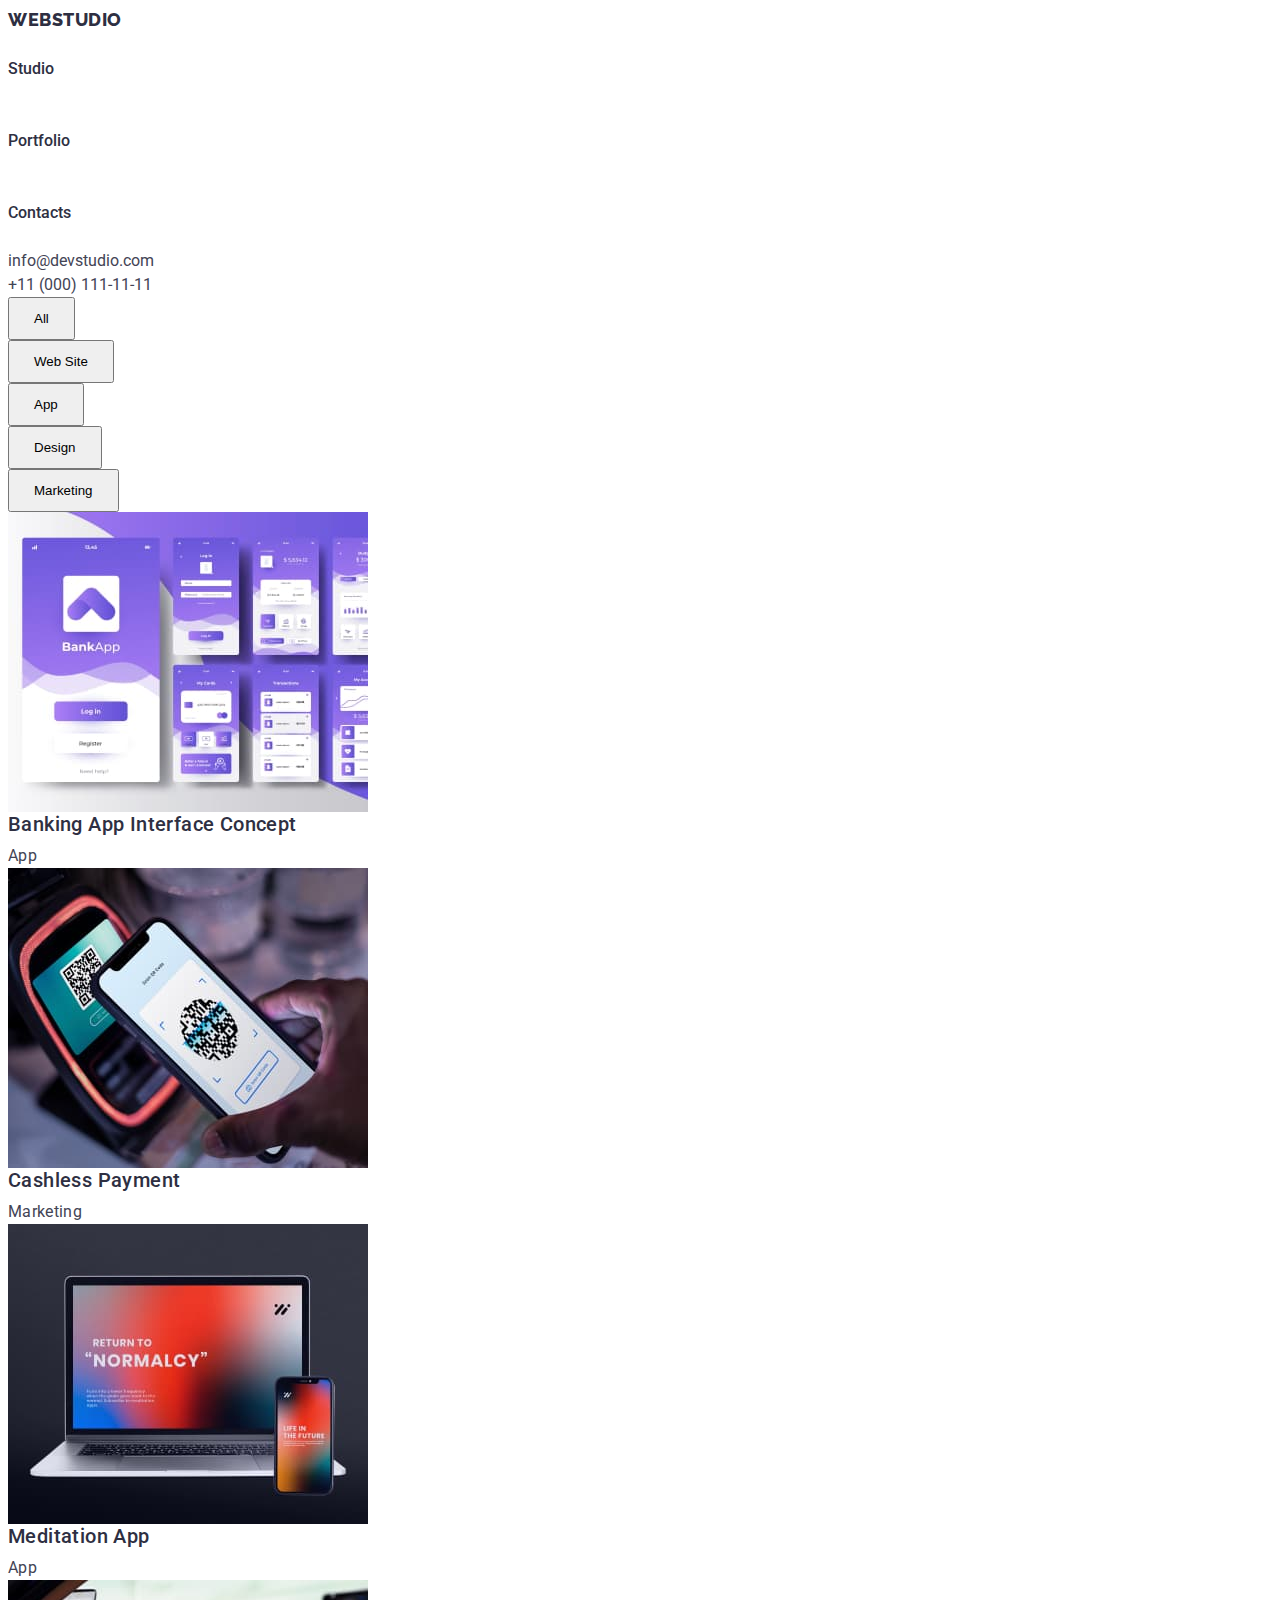
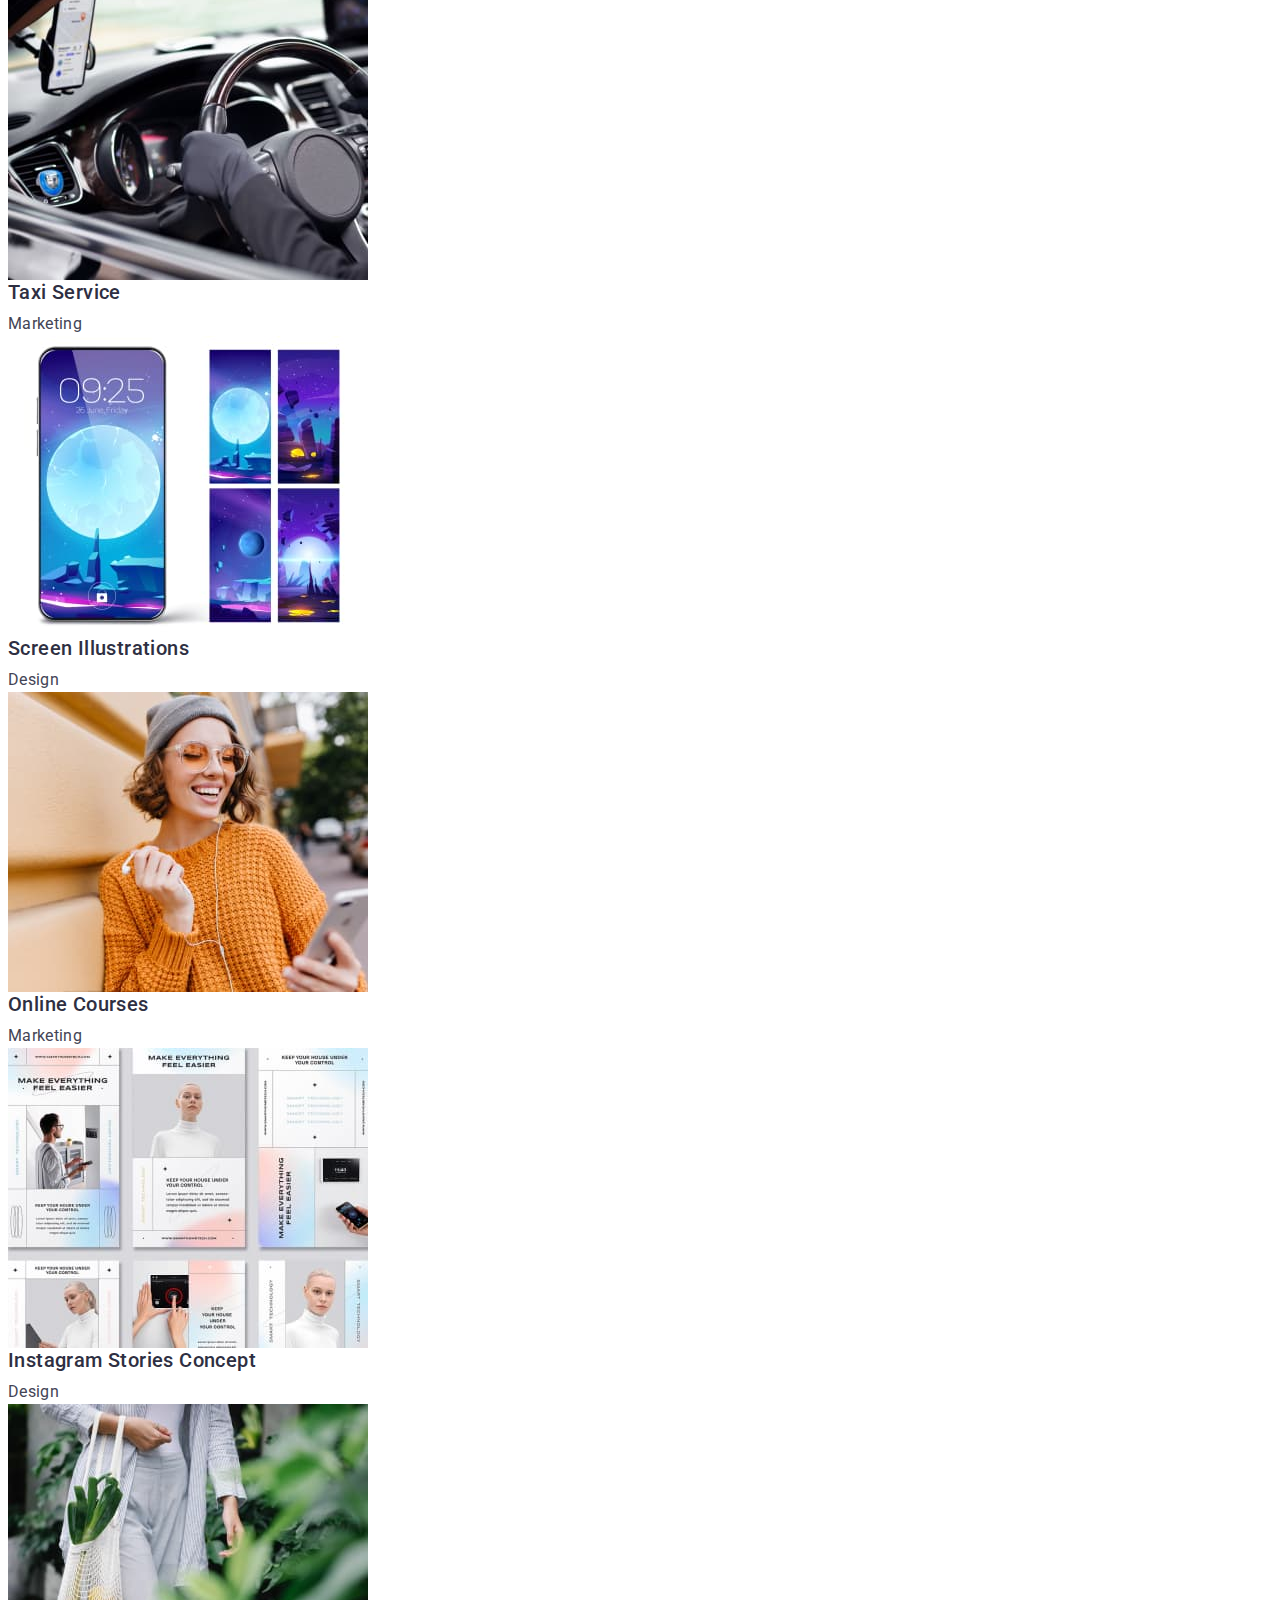
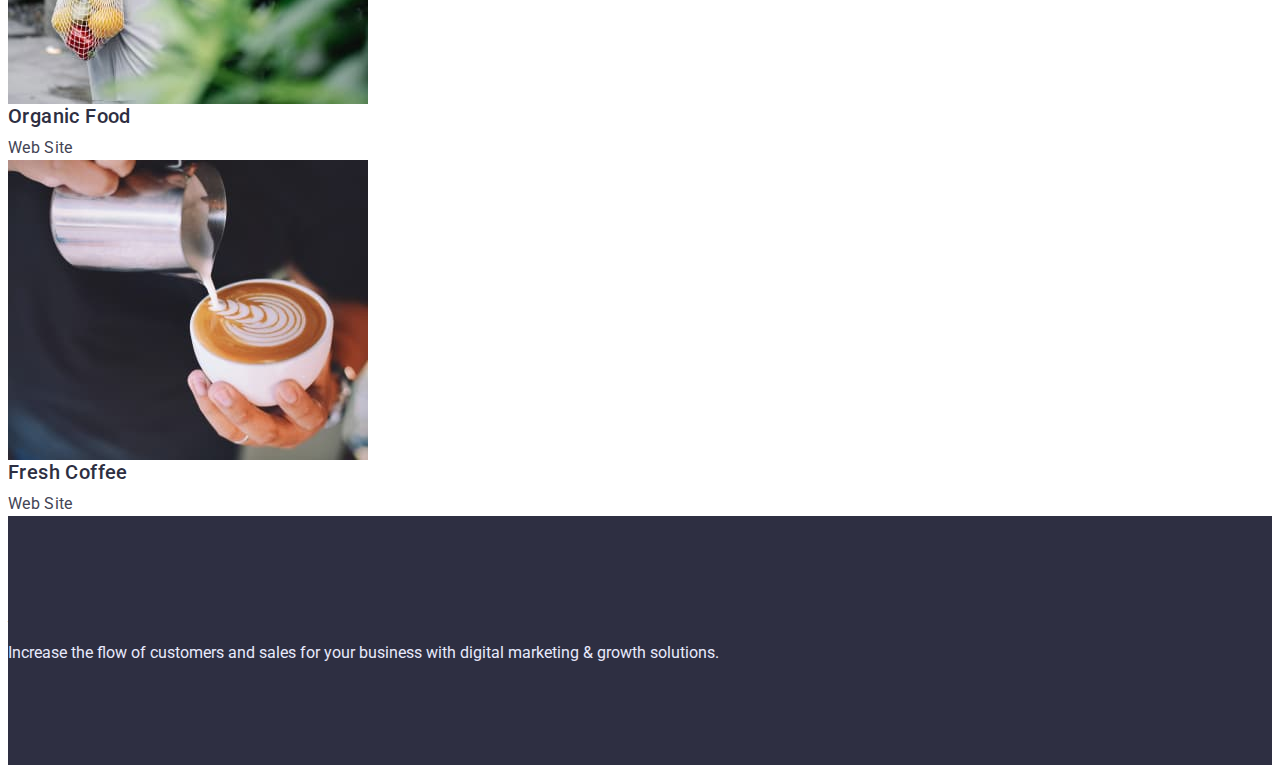
==== commit 9283a847: "test" ====
--- a/portfolio.html
+++ b/portfolio.html
@@ -5,277 +5,135 @@
     <meta http-equiv="X-UA-Compatible" content="IE=edge" />
     <meta name="viewport" content="width=device-width, initial-scale=1.0" />
     <title>WebStudio-Portfolio</title>
-
     <link rel="preconnect" href="https://fonts.googleapis.com" />
     <link rel="preconnect" href="https://fonts.gstatic.com" crossorigin />
     <link
-      href="https://fonts.googleapis.com/css2?family=Raleway:wght@800&family=Roboto:wght@400;500;700&display=swap"
+      href="https://fonts.googleapis.com/css2?family=Raleway:wght@800&amp;family=Roboto:wght@400;500;700&amp;display=swap"
       rel="stylesheet"
-    />
-    <link
-      rel="stylesheet"
-      href="https://cdnjs.cloudflare.com/ajax/libs/modern-normalize/1.1.0/modern-normalize.min.css"
-      integrity="sha512-wpPYUAdjBVSE4KJnH1VR1HeZfpl1ub8YT/NKx4PuQ5NmX2tKuGu6U/JRp5y+Y8XG2tV+wKQpNHVUX03MfMFn9Q=="
-      crossorigin="anonymous"
-      referrerpolicy="no-referrer"
     />
     <link rel="stylesheet" href="./css/style.css" />
   </head>
   <body>
     <!-- header -->
-    <header class="header">
-      <div class="container header-container">
-        <nav class="header-nav">
-          <a class="logo header-logo" href="./index.html">
-            <span class="logo-accent">Web</span>Studio</a
-          >
+    <header>
+      <nav>
+        <a class="logo link" href="./index.html">Web<span class="logo-header">Studio</span></a>
 
-          <ul class="nav-list">
-            <li class="nav-item"><a class="nav-link" href="./index.html">Studio</a></li>
-            <li class="nav-item">
-              <a class="nav-link current" href="./portfolio.html">Portfolio</a>
-            </li>
-            <li class="nav-item"><a class="nav-link" href="#">Contacts</a></li>
-          </ul>
-        </nav>
+        <ul class="list">
+          <li><a class="nav-link link" href="./index.html">Studio</a></li>
+          <li><a class="nav-link link" href="./portfolio.html">Portfolio</a></li>
+          <li><a class="nav-link link" href="">Contacts</a></li>
+        </ul>
+      </nav>
 
-        <address class="header-address">
-          <ul class="address-list">
-            <li class="address-item">
-              <a class="address-link" href="mailto:info@devstudio.com">info@devstudio.com</a>
-            </li>
-            <li class="address-item">
-              <a class="address-link" href="tel:+110001111111">+11 (000) 111-11-11</a>
-            </li>
-          </ul>
-        </address>
-      </div>
+      <address class="address">
+        <ul class="list">
+          <li>
+            <a class="contact-link link" href="mailto:info@devstudio.com">info@devstudio.com</a>
+          </li>
+          <li><a class="contact-link link" href="tel:+110001111111">+11 (000) 111-11-11</a></li>
+        </ul>
+      </address>
     </header>
 
     <main>
-      <section class="section section-portfolio">
-        <div class="container">
-          <h1 class="visually-hidden">Portfolio</h1>
+      <section>
+        <h1 hidden>Portfolio</h1>
 
-          <!-- filter-btn -->
-          <ul class="filter-list">
-            <li class="filter-item">
-              <button class="btn secondary filter-btn" type="button">All</button>
-            </li>
-            <li class="filter-item">
-              <button class="btn secondary filter-btn" type="button">Web Site</button>
-            </li>
-            <li class="filter-item">
-              <button class="btn secondary filter-btn" type="button">App</button>
-            </li>
-            <li class="filter-item">
-              <button class="btn secondary filter-btn" type="button">Design</button>
-            </li>
-            <li class="filter-item">
-              <button class="btn secondary filter-btn" type="button">Marketing</button>
-            </li>
-          </ul>
+        <!-- filter-btn -->
+        <ul class="list">
+          <li><button class="filter-btn" type="button">All</button></li>
+          <li><button class="filter-btn" type="button">Web Site</button></li>
+          <li><button class="filter-btn" type="button">App</button></li>
+          <li><button class="filter-btn" type="button">Design</button></li>
+          <li><button class="filter-btn" type="button">Marketing</button></li>
+        </ul>
 
-          <!-- portfolio cards -->
-          <ul class="portfolio-cards">
-            <li class="portfolio-card">
-              <a class="card-link" href="#"
-                ><div class="card-thumb">
-                  <img src="./images/portfolio-1.jpg" alt="Banking App" />
-                  <p class="card-overlay">
-                    14 Stylish and User-Friendly App Design Concepts · Task Manager App · Calorie
-                    Tracker App · Exotic Fruit Ecommerce App · Cloud Storage App
-                  </p>
-                </div>
-                <div class="card-content-wrp">
-                  <h2 class="card-title">Banking App Interface Concept</h2>
-                  <p class="card-description">App</p>
-                </div></a
-              >
-            </li>
+        <!-- portfolio cards -->
+        <ul class="cards list">
+          <li class="card">
+            <a class="link" href="#"
+              ><img src="./images/portfolio-1.jpg" alt="Banking App" width="360" />
+              <h2 class="card-title">Banking App Interface Concept</h2>
+              <p class="card-description">App</p></a
+            >
+          </li>
 
-            <li class="portfolio-card">
-              <a class="card-link" href="#">
-                <div class="card-thumb">
-                  <img src="./images/portfolio-2.jpg" alt="Cashless Payment" />
-                  <p class="card-overlay">
-                    14 Stylish and User-Friendly App Design Concepts · Task Manager App · Calorie
-                    Tracker App · Exotic Fruit Ecommerce App · Cloud Storage App
-                  </p>
-                </div>
-                <div class="card-content-wrp">
-                  <h2 class="card-title">Cashless Payment</h2>
-                  <p class="card-description">Marketing</p>
-                </div></a
-              >
-            </li>
+          <li class="card">
+            <a class="link" href="#"
+              ><img src="./images/portfolio-2.jpg" alt="Cashless Payment" width="360" />
+              <h2 class="card-title">Cashless Payment</h2>
+              <p class="card-description">Marketing</p></a
+            >
+          </li>
 
-            <li class="portfolio-card">
-              <a class="card-link" href="#">
-                <div class="card-thumb">
-                  <img src="./images/portfolio-3.jpg" alt="Meditaion App" />
-                  <p class="card-overlay">
-                    14 Stylish and User-Friendly App Design Concepts · Task Manager App · Calorie
-                    Tracker App · Exotic Fruit Ecommerce App · Cloud Storage App
-                  </p>
-                </div>
-                <div class="card-content-wrp">
-                  <h2 class="card-title">Meditaion App</h2>
-                  <p class="card-description">App</p>
-                </div></a
-              >
-            </li>
+          <li class="card">
+            <a class="link" href="#"
+              ><img src="./images/portfolio-3.jpg" alt="Meditaion App" width="360" />
+              <h2 class="card-title">Meditation App</h2>
+              <p class="card-description">App</p></a
+            >
+          </li>
 
-            <li class="portfolio-card">
-              <a class="card-link" href="#">
-                <div class="card-thumb">
-                  <img src="./images/portfolio-4.jpg" alt="Taxi Service" />
-                  <p class="card-overlay">
-                    14 Stylish and User-Friendly App Design Concepts · Task Manager App · Calorie
-                    Tracker App · Exotic Fruit Ecommerce App · Cloud Storage App
-                  </p>
-                </div>
-                <div class="card-content-wrp">
-                  <h2 class="card-title">Taxi Service</h2>
-                  <p class="card-description">Marketing</p>
-                </div></a
-              >
-            </li>
+          <li class="card">
+            <a class="link" href="#"
+              ><img src="./images/portfolio-4.jpg" alt="Taxi Service" width="360" />
+              <h2 class="card-title">Taxi Service</h2>
+              <p class="card-description">Marketing</p></a
+            >
+          </li>
 
-            <li class="portfolio-card">
-              <a class="card-link" href="#">
-                <div class="card-thumb">
-                  <img src="./images/portfolio-5.jpg" alt="Screen Illustrations" />
-                  <p class="card-overlay">
-                    14 Stylish and User-Friendly App Design Concepts · Task Manager App · Calorie
-                    Tracker App · Exotic Fruit Ecommerce App · Cloud Storage App
-                  </p>
-                </div>
-                <div class="card-content-wrp">
-                  <h2 class="card-title">Screen Illustrations</h2>
-                  <p class="card-description">Design</p>
-                </div></a
-              >
-            </li>
+          <li class="card">
+            <a class="link" href="#"
+              ><img src="./images/portfolio-5.jpg" alt="Screen Illustrations" width="360" />
+              <h2 class="card-title">Screen Illustrations</h2>
+              <p class="card-description">Design</p></a
+            >
+          </li>
 
-            <li class="portfolio-card">
-              <a class="card-link" href="#">
-                <div class="card-thumb">
-                  <img src="./images/portfolio-6.jpg" alt="Online Courses" />
-                  <p class="card-overlay">
-                    14 Stylish and User-Friendly App Design Concepts · Task Manager App · Calorie
-                    Tracker App · Exotic Fruit Ecommerce App · Cloud Storage App
-                  </p>
-                </div>
-                <div class="card-content-wrp">
-                  <h2 class="card-title">Online Courses</h2>
-                  <p class="card-description">Marketing</p>
-                </div></a
-              >
-            </li>
+          <li class="card">
+            <a class="link" href="#"
+              ><img src="./images/portfolio-6.jpg" alt="Online Courses" width="360" />
+              <h2 class="card-title">Online Courses</h2>
+              <p class="card-description">Marketing</p></a
+            >
+          </li>
 
-            <li class="portfolio-card">
-              <a class="card-link" href="#">
-                <div class="card-thumb">
-                  <img src="./images/portfolio-7.jpg" alt="Instagram Stories" />
-                  <p class="card-overlay">
-                    14 Stylish and User-Friendly App Design Concepts · Task Manager App · Calorie
-                    Tracker App · Exotic Fruit Ecommerce App · Cloud Storage App
-                  </p>
-                </div>
-                <div class="card-content-wrp">
-                  <h2 class="card-title">Instagram Stories Concept</h2>
-                  <p class="card-description">Design</p>
-                </div></a
-              >
-            </li>
+          <li class="card">
+            <a class="link" href="#"
+              ><img src="./images/portfolio-7.jpg" alt="Instagram Stories" width="360" />
+              <h2 class="card-title">Instagram Stories Concept</h2>
+              <p class="card-description">Design</p></a
+            >
+          </li>
 
-            <li class="portfolio-card">
-              <a class="card-link" href="#">
-                <div class="card-thumb">
-                  <img src="./images/portfolio-8.jpg" alt="Organic Food" />
-                  <p class="card-overlay">
-                    14 Stylish and User-Friendly App Design Concepts · Task Manager App · Calorie
-                    Tracker App · Exotic Fruit Ecommerce App · Cloud Storage App
-                  </p>
-                </div>
-                <div class="card-content-wrp">
-                  <h2 class="card-title">Organic Food</h2>
-                  <p class="card-description">Web Site</p>
-                </div></a
-              >
-            </li>
+          <li class="card">
+            <a class="link" href="#"
+              ><img src="./images/portfolio-8.jpg" alt="Organic Food" width="360" />
+              <h2 class="card-title">Organic Food</h2>
+              <p class="card-description">Web Site</p></a
+            >
+          </li>
 
-            <li class="portfolio-card">
-              <a class="card-link" href="#">
-                <div class="card-thumb">
-                  <img src="./images/portfolio-9.jpg" alt="Fresh Coffee" />
-                  <p class="card-overlay">
-                    14 Stylish and User-Friendly App Design Concepts · Task Manager App · Calorie
-                    Tracker App · Exotic Fruit Ecommerce App · Cloud Storage App
-                  </p>
-                </div>
-                <div class="card-content-wrp">
-                  <h2 class="card-title">Fresh Coffee</h2>
-                  <p class="card-description">Web Site</p>
-                </div></a
-              >
-            </li>
-          </ul>
-        </div>
+          <li class="card">
+            <a class="link" href="#"
+              ><img src="./images/portfolio-9.jpg" alt="Fresh Coffee" width="360" />
+              <h2 class="card-title">Fresh Coffee</h2>
+              <p class="card-description">Web Site</p></a
+            >
+          </li>
+        </ul>
       </section>
     </main>
 
     <!-- footer -->
     <footer class="footer">
-      <div class="container footer-container">
-        <div class="footer-first-part">
-          <a class="logo footer-logo" href="./index.html"
-            ><span class="logo-accent">Web</span>Studio</a
-          >
+      <a class="logo link" href="./index.html">Web<span class="logo-footer">Studio</span></a>
 
-          <p class="footer-description">
-            Increase the flow of customers and sales for your business with digital marketing &
-            growth solutions.
-          </p>
-        </div>
-        <div class="footer-social-wrp">
-          <b class="social-label">Social media</b>
-          <ul class="social-list footer-social-list">
-            <li class="social-item">
-              <a href="" class="social-link footer-social-link">
-                <svg class="social-icon" width="24" height="24">
-                  <use href="./images/sprite.svg#instagram"></use>
-                </svg>
-              </a>
-            </li>
-
-            <li class="social-item">
-              <a href="" class="social-link footer-social-link">
-                <svg class="social-icon" width="24" height="24">
-                  <use href="./images/sprite.svg#twitter"></use>
-                </svg>
-              </a>
-            </li>
-
-            <li class="social-item">
-              <a href="" class="social-link footer-social-link">
-                <svg class="social-icon" width="24" height="24">
-                  <use href="./images/sprite.svg#facebook"></use>
-                </svg>
-              </a>
-            </li>
-
-            <li class="social-item">
-              <a href="" class="social-link footer-social-link">
-                <svg class="social-icon" width="24" height="24">
-                  <use href="./images/sprite.svg#linkedin"></use>
-                </svg>
-              </a>
-            </li>
-          </ul>
-        </div>
-      </div>
+      <p class="footer-description">
+        Increase the flow of customers and sales for your business with digital marketing & growth
+        solutions.
+      </p>
     </footer>
   </body>
 </html>
